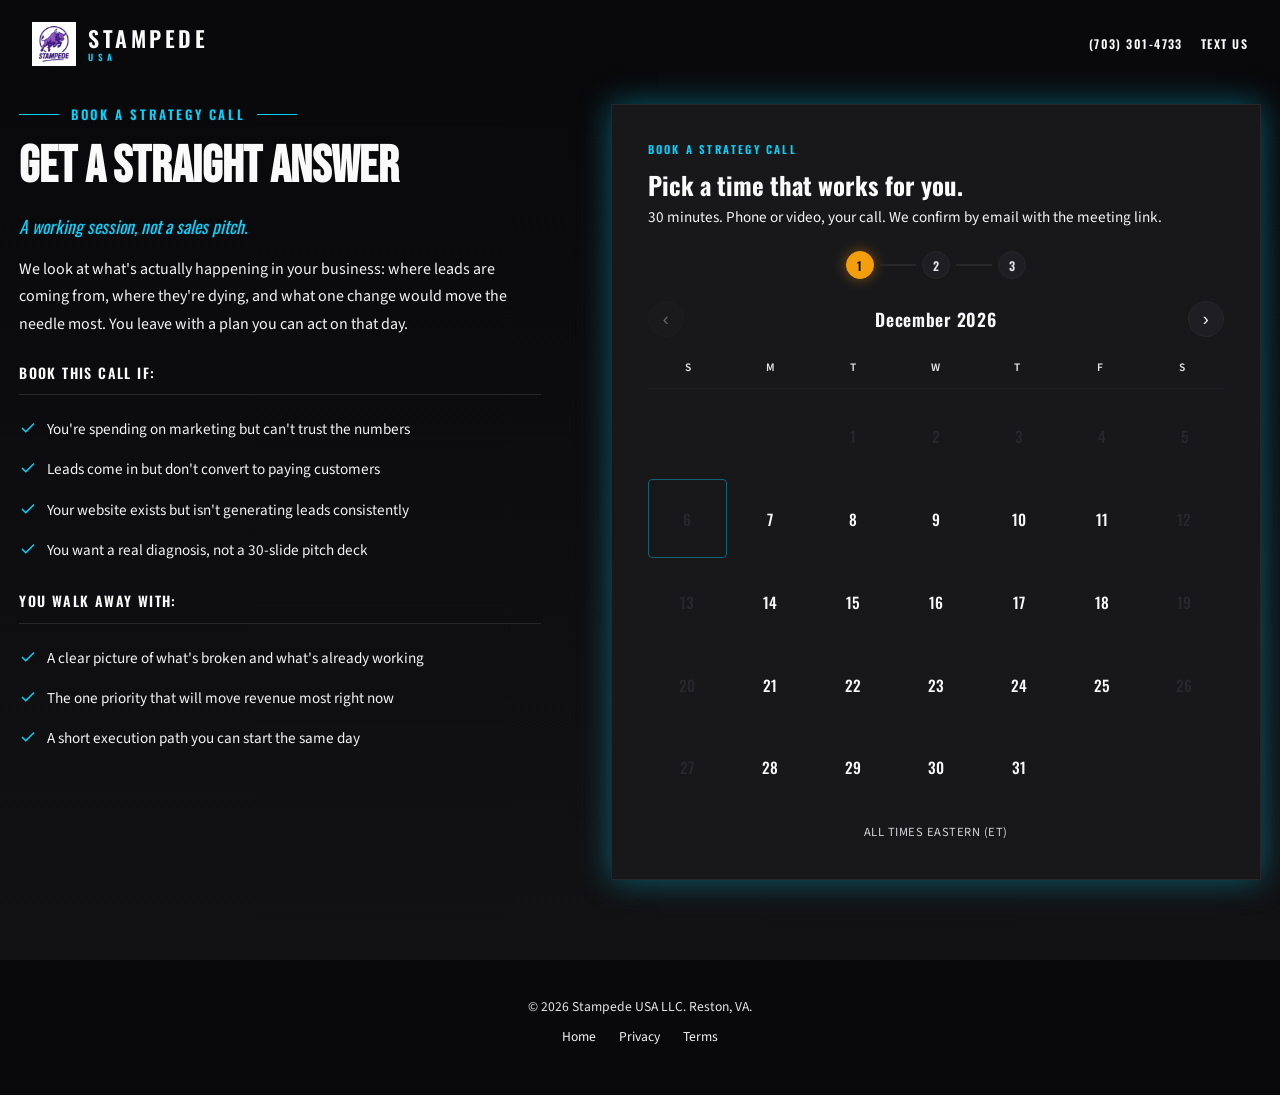
==== letstalk/index.html @ 40c2f206 "Add /letstalk landing page — scheduler clone, no nav, noindex Standalone landing page at stampedeusa" ====
<!DOCTYPE html>
<html lang="en">
<head>
  <meta charset="UTF-8">
  <meta name="viewport" content="width=device-width, initial-scale=1.0">

  <title>Let's Talk | Stampede USA</title>
  <meta name="description" content="Book a 30-minute strategy call with Stampede USA. A working session, not a sales pitch. Pick a time below.">
  <meta name="robots" content="noindex, nofollow">
  <link rel="canonical" href="https://www.stampedeusa.com/letstalk/">

  <meta property="og:type" content="website">
  <meta property="og:site_name" content="Stampede USA">
  <meta property="og:title" content="Let's Talk | Stampede USA">
  <meta property="og:description" content="Pick a time. We'll talk about what's actually happening in your business.">
  <meta property="og:url" content="https://www.stampedeusa.com/letstalk/">
  <meta property="og:image" content="https://www.stampedeusa.com/assets/images/og-image.png">

  <link rel="icon" type="image/png" href="/assets/images/favicon.png">
  <link rel="apple-touch-icon" href="/assets/images/apple-touch-icon.png">

  <link rel="preconnect" href="https://fonts.googleapis.com">
  <link rel="preconnect" href="https://fonts.gstatic.com" crossorigin>
  <link rel="stylesheet" href="https://fonts.googleapis.com/css2?family=Bebas+Neue&family=Oswald:wght@400;500;600&family=Source+Sans+3:wght@400;600&display=swap" media="print" onload="this.media='all'">
  <noscript><link rel="stylesheet" href="https://fonts.googleapis.com/css2?family=Bebas+Neue&family=Oswald:wght@400;500;600&family=Source+Sans+3:wght@400;600&display=swap"></noscript>

  <link rel="stylesheet" href="/css/style.css">

  <script async src="https://www.googletagmanager.com/gtag/js?id=G-9PWD1RL4FX"></script>
  <script>window.dataLayer=window.dataLayer||[];function gtag(){dataLayer.push(arguments);}gtag('js',new Date());gtag('config','G-9PWD1RL4FX');</script>

  <style>
    /* Page-specific overrides — minimal landing layout */
    body { background: var(--black); }
    .letstalk-topbar {
      position: relative;
      z-index: 10;
      display: flex;
      align-items: center;
      justify-content: space-between;
      padding: 22px clamp(16px, 3vw, 32px);
      max-width: var(--container-width);
      margin: 0 auto;
      gap: 16px;
      flex-wrap: wrap;
    }
    .letstalk-logo {
      display: inline-flex;
      align-items: center;
      gap: 12px;
      text-decoration: none;
      color: var(--white);
    }
    .letstalk-logo img {
      height: 44px;
      width: auto;
    }
    .letstalk-logo span {
      font-family: var(--font-display);
      font-size: 22px;
      font-weight: 600;
      letter-spacing: 0.16em;
      line-height: 1;
    }
    .letstalk-logo span small {
      display: block;
      font-size: 9px;
      letter-spacing: 0.5em;
      color: var(--cyan);
      margin-top: 4px;
    }
    .letstalk-contact {
      display: inline-flex;
      align-items: center;
      gap: 18px;
    }
    .letstalk-contact a {
      font-family: var(--font-display);
      font-size: 12px;
      font-weight: 600;
      letter-spacing: 0.12em;
      text-transform: uppercase;
      color: var(--white);
      text-decoration: none;
      transition: color var(--duration-fast);
    }
    .letstalk-contact a:hover { color: var(--gold); }
    .letstalk-footer {
      padding: 36px clamp(16px, 3vw, 32px) 48px;
      text-align: center;
      color: var(--gray-400);
      font-size: 0.85rem;
      max-width: var(--container-width);
      margin: 0 auto;
    }
    .letstalk-footer a {
      color: var(--gray-300);
      text-decoration: none;
      margin: 0 10px;
    }
    .letstalk-footer a:hover { color: var(--gold); }
    /* Tighter strategy section on this page since it's the only thing here */
    #stmp-strategy.stmp-section { padding-top: 16px; }
    @media (max-width: 600px) {
      .letstalk-topbar { padding: 16px 12px; gap: 12px; }
      .letstalk-logo span { font-size: 18px; }
      .letstalk-contact { gap: 12px; }
      .letstalk-contact a { font-size: 11px; }
    }
  </style>
</head>
<body>

<a href="#main-content" class="skip-nav">Skip to main content</a>

<!-- MINIMAL TOP BAR -->
<header class="letstalk-topbar" aria-label="Site header">
  <a href="/" class="letstalk-logo" aria-label="Stampede USA Home">
    <img src="/assets/images/favicon.png" alt="Stampede USA" width="44" height="44" loading="eager">
    <span>STAMPEDE<small>USA</small></span>
  </a>
  <div class="letstalk-contact">
    <a href="tel:+17033014733">(703) 301-4733</a>
    <a href="sms:+17033014733">Text us</a>
  </div>
</header>

<main id="main-content">

  <!-- STRATEGY SECTION — cloned from home -->
  <section id="stmp-strategy" class="stmp-section" aria-labelledby="strategy-heading">
    <div class="stmp-container">
      <div class="stmp-strategy-layout">
        <div class="stmp-strategy-content stmp-reveal">
          <div class="stmp-strategy-tag">Book a Strategy Call</div>
          <h2 class="stmp-strategy-title" id="strategy-heading">Get a Straight Answer</h2>
          <p class="stmp-strategy-subtitle">A working session, not a sales pitch.</p>
          <p class="stmp-strategy-text">We look at what's actually happening in your business: where leads are coming from, where they're dying, and what one change would move the needle most. You leave with a plan you can act on that day.</p>
          <div class="stmp-strategy-list">
            <h3 class="stmp-list-heading">Book This Call If:</h3>
            <ul>
              <li><svg class="icon" width="18" height="18" viewBox="0 0 24 24" fill="none" stroke="currentColor" stroke-width="2" aria-hidden="true"><polyline points="20 6 9 17 4 12"/></svg>You're spending on marketing but can't trust the numbers</li>
              <li><svg class="icon" width="18" height="18" viewBox="0 0 24 24" fill="none" stroke="currentColor" stroke-width="2" aria-hidden="true"><polyline points="20 6 9 17 4 12"/></svg>Leads come in but don't convert to paying customers</li>
              <li><svg class="icon" width="18" height="18" viewBox="0 0 24 24" fill="none" stroke="currentColor" stroke-width="2" aria-hidden="true"><polyline points="20 6 9 17 4 12"/></svg>Your website exists but isn't generating leads consistently</li>
              <li><svg class="icon" width="18" height="18" viewBox="0 0 24 24" fill="none" stroke="currentColor" stroke-width="2" aria-hidden="true"><polyline points="20 6 9 17 4 12"/></svg>You want a real diagnosis, not a 30-slide pitch deck</li>
            </ul>
          </div>
          <div class="stmp-strategy-list">
            <h3 class="stmp-list-heading">You Walk Away With:</h3>
            <ul>
              <li><svg class="icon" width="18" height="18" viewBox="0 0 24 24" fill="none" stroke="currentColor" stroke-width="2" aria-hidden="true"><polyline points="20 6 9 17 4 12"/></svg>A clear picture of what's broken and what's already working</li>
              <li><svg class="icon" width="18" height="18" viewBox="0 0 24 24" fill="none" stroke="currentColor" stroke-width="2" aria-hidden="true"><polyline points="20 6 9 17 4 12"/></svg>The one priority that will move revenue most right now</li>
              <li><svg class="icon" width="18" height="18" viewBox="0 0 24 24" fill="none" stroke="currentColor" stroke-width="2" aria-hidden="true"><polyline points="20 6 9 17 4 12"/></svg>A short execution path you can start the same day</li>
            </ul>
          </div>
        </div>

        <!-- SCHEDULER -->
        <div class="stmp-scheduler stmp-reveal stmp-reveal-delay-1" id="stmpScheduler">
          <div class="stmp-sched-card">

            <div class="stmp-sched-header">
              <div class="stmp-modal-eyebrow">Book a Strategy Call</div>
              <h3 class="stmp-sched-title" id="schedHeadline">Pick a time that works for you.</h3>
              <p class="stmp-sched-sub" id="schedSub">30 minutes. Phone or video, your call. We confirm by email with the meeting link.</p>
            </div>

            <div class="stmp-sched-progress" aria-hidden="true">
              <span class="stmp-sched-step-dot is-active" data-dot="1">1</span>
              <span class="stmp-sched-step-line"></span>
              <span class="stmp-sched-step-dot" data-dot="2">2</span>
              <span class="stmp-sched-step-line"></span>
              <span class="stmp-sched-step-dot" data-dot="3">3</span>
            </div>

            <div class="stmp-sched-step" data-step="calendar">
              <div class="stmp-cal-controls">
                <button type="button" class="stmp-cal-nav" id="stmpCalPrev" aria-label="Previous month">&#8249;</button>
                <div class="stmp-cal-title" id="stmpCalTitle" aria-live="polite">Month Year</div>
                <button type="button" class="stmp-cal-nav" id="stmpCalNext" aria-label="Next month">&#8250;</button>
              </div>
              <div class="stmp-cal-dow" aria-hidden="true">
                <span>S</span><span>M</span><span>T</span><span>W</span><span>T</span><span>F</span><span>S</span>
              </div>
              <div class="stmp-cal-grid" id="stmpCalGrid" role="grid"></div>
              <p class="stmp-sched-tz">All times Eastern (ET)</p>
            </div>

            <div class="stmp-sched-step" data-step="time" hidden>
              <button type="button" class="stmp-sched-back" data-back="calendar">&#8249; Back to calendar</button>
              <div class="stmp-sched-picked">
                Available on <strong id="stmpTimeDateLabel">&mdash;</strong>
              </div>
              <div class="stmp-time-grid" id="stmpTimeGrid" role="list"></div>
            </div>

            <div class="stmp-sched-step" data-step="form" hidden>
              <button type="button" class="stmp-sched-back" data-back="time">&#8249; Change time</button>
              <div class="stmp-sched-picked">
                Booking <strong id="stmpFormWhenLabel">&mdash;</strong>
              </div>
              <form id="strategyCallForm" class="stmp-modal-form" novalidate>
                <input type="text" name="website_confirm" tabindex="-1" autocomplete="off" aria-hidden="true" class="stmp-honeypot">
                <input type="hidden" name="window1" id="scWindow1">

                <div class="stmp-form-row">
                  <div class="stmp-form-group">
                    <label for="scFirstName">First Name <span aria-hidden="true">*</span></label>
                    <input type="text" id="scFirstName" name="firstName" required autocomplete="given-name" placeholder="Jane">
                  </div>
                  <div class="stmp-form-group">
                    <label for="scLastName">Last Name</label>
                    <input type="text" id="scLastName" name="lastName" autocomplete="family-name" placeholder="Smith">
                  </div>
                </div>

                <div class="stmp-form-group">
                  <label for="scEmail">Email <span aria-hidden="true">*</span></label>
                  <input type="email" id="scEmail" name="email" required autocomplete="email" placeholder="jane@yourbusiness.com">
                </div>

                <div class="stmp-form-group">
                  <label for="scPhone">Phone <span aria-hidden="true">*</span></label>
                  <input type="tel" id="scPhone" name="phone" required autocomplete="tel" placeholder="(703) 555-0100">
                </div>

                <div class="stmp-form-group">
                  <label for="scBusiness">Business or Website</label>
                  <input type="text" id="scBusiness" name="business" autocomplete="organization" placeholder="Your business or website URL">
                </div>

                <div class="stmp-form-group">
                  <label for="scNote">What should we look at first?</label>
                  <textarea id="scNote" name="note" rows="3" placeholder="Google Ads not converting, new site plans, local SEO stuck, whatever's bugging you."></textarea>
                </div>

                <p class="stmp-form-privacy">We respect your privacy. <a href="/privacy-policy.html">Privacy Policy</a></p>
                <button type="submit" class="stmp-form-submit" id="scSubmitBtn">
                  Confirm the call &rarr;
                </button>
              </form>
            </div>

            <div class="stmp-sched-step" data-step="success" hidden>
              <div class="stmp-modal-success">
                <div class="stmp-success-icon" aria-hidden="true">&#10003;</div>
                <h3>You're booked.</h3>
                <p>We'll email you shortly at the address you provided to confirm <strong id="stmpSuccessWhen">your call</strong> and send the meeting link plus anything else we need before we jump on.</p>
                <p class="stmp-sched-success-sub">If anything changes, call <a href="tel:+17033014733">(703) 301-4733</a> or <a href="sms:+17033014733">text us</a>.</p>
              </div>
            </div>

          </div>
        </div>

      </div>
    </div>
  </section>

</main>

<!-- MINIMAL FOOTER -->
<footer class="letstalk-footer">
  <p>&copy; 2026 Stampede USA LLC. Reston, VA.</p>
  <p style="margin-top:8px;">
    <a href="/">Home</a>
    <a href="/privacy-policy.html">Privacy</a>
    <a href="/terms-of-service.html">Terms</a>
  </p>
</footer>

<!-- MOBILE BOTTOM BAR -->
<div id="stmp-mobile-bar" role="navigation" aria-label="Quick contact">
  <a href="tel:+17033014733" class="stmp-mobile-bar-btn" aria-label="Call Stampede USA">
    <svg width="20" height="20" viewBox="0 0 24 24" fill="none" stroke="currentColor" stroke-width="2" aria-hidden="true"><path d="M22 16.92v3a2 2 0 0 1-2.18 2 19.79 19.79 0 0 1-8.63-3.07 19.5 19.5 0 0 1-6-6 19.79 19.79 0 0 1-3.07-8.67A2 2 0 0 1 4.11 2h3a2 2 0 0 1 2 1.72 12.84 12.84 0 0 0 .7 2.81 2 2 0 0 1-.45 2.11L8.09 9.91a16 16 0 0 0 6 6l1.27-1.27a2 2 0 0 1 2.11-.45 12.84 12.84 0 0 0 2.81.7A2 2 0 0 1 22 16.92z"/></svg>
    <span>Call</span>
  </a>
  <a href="sms:+17033014733" class="stmp-mobile-bar-btn" aria-label="Text Stampede USA">
    <svg width="20" height="20" viewBox="0 0 24 24" fill="none" stroke="currentColor" stroke-width="2" aria-hidden="true"><path d="M21 15a2 2 0 0 1-2 2H7l-4 4V5a2 2 0 0 1 2-2h14a2 2 0 0 1 2 2z"/></svg>
    <span>Text</span>
  </a>
  <a href="/#stmp-audit" class="stmp-mobile-bar-btn stmp-mobile-bar-btn--cta">
    <span>Free Audit</span>
  </a>
</div>

<script src="/js/main.js"></script>
</body>
</html>
---- css/style.css ----
/* ============================================================
   STAMPEDE USA — style.css
   Standalone version — GitHub/Netlify/Vercel deploy
   Extracted from Squarespace injection v6 + audit fixes applied
   
   Changes from Squarespace injection:
   - Removed all Squarespace-specific overrides (#header, .sqs-*, etc.)
   - Removed !important flags that existed only to fight Squarespace
   - Added .skip-nav (accessibility — audit fix)
   - Added .stmp-nav-phone (phone in nav — audit fix)
   - Added .stmp-service-card--featured (AI automation badge)
   - Added .stmp-iframe-placeholder (lazy iframe loading — audit fix)
   - Added .sr-only (screen reader only text — replaces inline style)
   - Added .stmp-modal-* (full modal styles extracted/cleaned)
   ============================================================ */

/* ─── RESET ──────────────────────────────────────────────── */
*,*::before,*::after{box-sizing:border-box;margin:0;padding:0}

/* ─── DESIGN TOKENS ──────────────────────────────────────── */
:root{
  --purple:#6B3FA0;
  --purple-light:#8B5CC2;
  --purple-dark:#4E2D75;
  --purple-glow:rgba(107,63,160,0.6);
  --cyan:#00D4FF;
  --cyan-glow:rgba(0,212,255,0.4);
  --cyan-subtle:rgba(0,212,255,0.15);
  --pink:#FF2D92;
  --pink-glow:rgba(255,45,146,0.5);
  --black:#09090B;
  --charcoal:#121214;
  --gray-900:#18181B;
  --gray-800:#1F1F23;
  --gray-700:#27272A;
  --gray-600:#3F3F46;
  --gray-500:#D4D4D8;  /* near white. ~12:1 on black. */
  --gray-400:#E4E4E7;  /* brighter. ~14:1 on black. */
  --gray-300:#F4F4F5;  /* brightest supporting text. ~16:1 on black. */
  --white:#FAFAFA;
  --gold:#F59E0B;
  --amber-glow:rgba(245,158,11,0.45);
  --amber-glow-strong:rgba(245,158,11,0.6);
  /* honeypot anti-spam field — hidden from humans, visible to bots */
  --font-display:'Oswald',sans-serif;
  --font-hero:'Bebas Neue',sans-serif;
  --font-body:'Source Sans 3',sans-serif;
  --section-padding:clamp(50px,8vw,80px);
  --container-width:1440px;  /* wider content area so sections feel less pinched on big screens */
  --container-padding:clamp(10px,1.5vw,20px);
  --ease-out-expo:cubic-bezier(0.16,1,0.3,1);
  --duration-fast:0.2s;
  --duration-normal:0.4s
}

/* ─── BASE ───────────────────────────────────────────────── */
html{scroll-behavior:smooth;scroll-padding-top:80px}
body{font-family:var(--font-body);background:var(--black);color:var(--white);line-height:1.6;overflow-x:hidden;-webkit-font-smoothing:antialiased}

::selection{background:var(--purple);color:var(--white)}
::-webkit-scrollbar{width:10px}
::-webkit-scrollbar-track{background:var(--black)}
::-webkit-scrollbar-thumb{background:var(--gray-700);border-radius:5px}
::-webkit-scrollbar-thumb:hover{background:var(--purple)}

/* ─── ACCESSIBILITY — AUDIT FIX ──────────────────────────── */
/* Screen reader only utility — replaces all inline position:absolute hacks */
.sr-only{position:absolute;width:1px;height:1px;padding:0;margin:-1px;overflow:hidden;clip:rect(0,0,0,0);white-space:nowrap;border:0}

/* Skip navigation — keyboard/screen reader users jump to content */
.skip-nav{position:absolute;top:-100%;left:0;background:var(--purple);color:var(--white);padding:12px 20px;font-family:var(--font-display);font-size:14px;font-weight:600;letter-spacing:0.08em;text-transform:uppercase;text-decoration:none;z-index:9999;transition:top 0.2s}
.skip-nav:focus{top:0}

/* ─── NAVIGATION ─────────────────────────────────────────── */
#stmp-nav{position:fixed;top:0;left:0;right:0;z-index:1000;padding:14px 0;transition:all var(--duration-normal);background:transparent}
#stmp-nav.scrolled{background:rgba(9,9,11,0.96);backdrop-filter:blur(20px);-webkit-backdrop-filter:blur(20px);border-bottom:1px solid rgba(0,212,255,0.2);padding:10px 0}
.stmp-nav-container{max-width:var(--container-width);margin:0 auto;padding:0 var(--container-padding);display:flex;align-items:center;justify-content:space-between}
.stmp-nav-logo{display:flex;align-items:center;text-decoration:none;transition:transform var(--duration-fast)}
.stmp-nav-logo:hover{transform:scale(1.02)}
.stmp-nav-logo img{height:40px;width:auto;filter:drop-shadow(0 0 20px var(--purple-glow))}
.stmp-nav-links{display:flex;align-items:center;gap:24px;list-style:none}
.stmp-nav-links a{font-family:var(--font-display);font-size:12px;font-weight:500;letter-spacing:0.08em;text-transform:uppercase;color:var(--gray-300);text-decoration:none;position:relative;padding:8px 0;transition:color var(--duration-fast)}
.stmp-nav-links a::after{content:'';position:absolute;bottom:0;left:0;width:0;height:2px;background:var(--cyan);transition:width var(--duration-normal)}
.stmp-nav-links a:hover{color:var(--white)}
.stmp-nav-links a:hover::after{width:100%}

/* AUDIT FIX: Phone number in nav — no underline animation, tel: style */
.stmp-nav-phone{color:var(--cyan) !important}
.stmp-nav-phone::after{display:none !important}
.stmp-nav-phone:hover{color:var(--gold) !important}

.stmp-nav-cta{background:var(--purple);color:var(--white);padding:10px 20px;font-size:11px;transition:background var(--duration-fast)}
.stmp-nav-cta:hover{background:var(--gold);color:var(--black)}
.stmp-nav-cta::after{display:none}
.stmp-nav-toggle{display:none;flex-direction:column;gap:5px;cursor:pointer;padding:10px;z-index:1001;background:none;border:none}
.stmp-nav-toggle span{width:24px;height:2px;background:var(--white);transition:all var(--duration-fast);display:block}

/* ─── MOBILE MENU ────────────────────────────────────────── */
#stmp-mobile-menu{position:fixed;top:0;left:0;right:0;bottom:0;background:rgba(9,9,11,0.98);backdrop-filter:blur(20px);-webkit-backdrop-filter:blur(20px);z-index:999;display:flex;flex-direction:column;align-items:center;justify-content:center;opacity:0;visibility:hidden;transition:all var(--duration-normal)}
#stmp-mobile-menu.open{opacity:1;visibility:visible}
.stmp-mobile-menu-links{list-style:none;text-align:center}
.stmp-mobile-menu-links li{margin:14px 0}
.stmp-mobile-menu-links a{font-family:var(--font-hero);font-size:1.8rem;text-transform:uppercase;color:var(--white);text-decoration:none;transition:color var(--duration-fast)}
.stmp-mobile-menu-links a:hover{color:var(--cyan)}
.stmp-mobile-menu-cta{margin-top:24px}
.stmp-mobile-menu-cta a{background:var(--purple);color:var(--white);padding:14px 28px;font-family:var(--font-display);font-size:13px;font-weight:600;letter-spacing:0.1em;text-transform:uppercase;text-decoration:none}
.stmp-mobile-menu-close{position:absolute;top:16px;right:16px;background:none;border:none;color:var(--white);font-size:2rem;cursor:pointer}

/* ─── HERO ───────────────────────────────────────────────── */
#stmp-hero{min-height:calc(100vh - 70px);display:flex;align-items:center;position:relative;overflow:hidden;padding:70px 0 30px;background:var(--black)}
.stmp-hero-grid{position:absolute;inset:0;background-image:linear-gradient(rgba(0,212,255,0.03) 1px,transparent 1px),linear-gradient(90deg,rgba(0,212,255,0.03) 1px,transparent 1px);background-size:80px 80px;mask-image:radial-gradient(ellipse 80% 80% at 50% 50%,black 20%,transparent 70%);animation:gridShift 20s linear infinite}
@keyframes gridShift{0%{transform:translate(0,0)}100%{transform:translate(80px,80px)}}
.stmp-hero-orb{position:absolute;border-radius:50%;filter:blur(80px);opacity:0.5;animation:orbFloat 15s ease-in-out infinite;will-change:transform}
.stmp-hero-orb-1{width:450px;height:450px;background:var(--purple-dark);top:-100px;left:-100px}
.stmp-hero-orb-2{width:300px;height:300px;background:var(--purple);bottom:-60px;right:-60px;animation-delay:-5s}
.stmp-hero-orb-3{width:200px;height:200px;background:var(--cyan);top:35%;right:12%;opacity:0.12;animation-delay:-10s}
@keyframes orbFloat{0%,100%{transform:translate(0,0) scale(1)}33%{transform:translate(30px,-30px) scale(1.05)}66%{transform:translate(-20px,20px) scale(0.95)}}
.stmp-hero-container{max-width:var(--container-width);margin:0 auto;padding:0 var(--container-padding);display:grid;grid-template-columns:1.7fr 1fr;gap:24px;align-items:center;position:relative;z-index:1}
.stmp-hero-content{max-width:none}
.stmp-hero-kicker{display:inline-flex;align-items:center;gap:10px;font-family:var(--font-display);font-size:12px;font-weight:600;letter-spacing:0.2em;text-transform:uppercase;color:var(--cyan);margin-bottom:16px;opacity:0;transform:translateY(20px);animation:stmpFadeUp 0.8s var(--ease-out-expo) 0.3s forwards}
.stmp-hero-kicker::before,.stmp-hero-kicker::after{content:'';width:35px;height:2px;background:var(--cyan)}
.stmp-hero-headline{font-family:var(--font-hero);font-size:clamp(2.8rem,6.5vw,5.5rem);line-height:0.95;letter-spacing:0.02em;text-transform:uppercase;margin-bottom:18px;color:var(--white);text-shadow:0 2px 30px rgba(0,0,0,0.5);opacity:0;transform:translateY(30px);animation:stmpFadeUp 0.8s var(--ease-out-expo) 0.5s forwards}
.stmp-hero-headline span{display:block}
.stmp-hero-sub{font-size:clamp(0.95rem,1.3vw,1.1rem);color:var(--gray-300);line-height:1.65;margin-bottom:14px;max-width:500px;opacity:0;transform:translateY(30px);animation:stmpFadeUp 0.8s var(--ease-out-expo) 0.7s forwards}
.stmp-hero-tagline{font-family:var(--font-display);font-size:clamp(0.9rem,1.2vw,1.05rem);font-weight:500;font-style:italic;letter-spacing:0.04em;color:var(--cyan);margin-bottom:18px;opacity:0;transform:translateY(30px);animation:stmpFadeUp 0.8s var(--ease-out-expo) 0.85s forwards;text-shadow:0 0 30px var(--cyan-glow)}
.stmp-hero-proof{display:flex;align-items:center;gap:20px;margin-bottom:24px;opacity:0;transform:translateY(30px);animation:stmpFadeUp 0.8s var(--ease-out-expo) 0.95s forwards;flex-wrap:wrap}
.stmp-hero-proof-item{display:flex;align-items:center;gap:6px;font-family:var(--font-display);font-size:11px;font-weight:600;letter-spacing:0.08em;text-transform:uppercase;color:var(--gray-400)}
.stmp-hero-proof-item strong{color:var(--cyan);font-size:13px}
.stmp-hero-proof-divider{width:1px;height:14px;background:var(--gray-700)}
.stmp-hero-buttons{display:flex;gap:12px;flex-wrap:wrap;opacity:0;transform:translateY(30px);animation:stmpFadeUp 0.8s var(--ease-out-expo) 1.05s forwards}
.stmp-hero-visual{position:relative;display:flex;align-items:center;justify-content:center;opacity:0;transform:translateX(50px);animation:stmpFadeLeft 1s var(--ease-out-expo) 0.8s forwards}
.stmp-hero-bull{max-width:460px;width:100%;height:auto;position:relative;z-index:2;filter:drop-shadow(0 0 50px var(--purple-glow));animation:bullBreath 4s ease-in-out infinite}
@keyframes bullBreath{0%,100%{transform:scale(1) translateY(0)}50%{transform:scale(1.02) translateY(-6px)}}
.stmp-hero-ring{position:absolute;width:340px;height:340px;border:2px solid var(--cyan);border-radius:50%;opacity:0.2;animation:ringPulse 3s ease-in-out infinite}
.stmp-hero-ring-2{width:420px;height:420px;border-color:var(--purple);animation-delay:-1s;opacity:0.1}
@media (max-width:640px){.stmp-hero-ring,.stmp-hero-ring-2{display:none}}
@keyframes ringPulse{0%,100%{transform:scale(1);opacity:0.2}50%{transform:scale(1.05);opacity:0.35}}
@keyframes stmpFadeUp{to{opacity:1;transform:translateY(0)}}
@keyframes stmpFadeLeft{to{opacity:1;transform:translateX(0)}}
.stmp-hero-scroll{position:absolute;bottom:15px;left:50%;transform:translateX(-50%);display:flex;flex-direction:column;align-items:center;gap:6px;opacity:0;animation:stmpFadeUp 0.8s var(--ease-out-expo) 1.4s forwards;z-index:10}
.stmp-hero-scroll span{font-family:var(--font-display);font-size:9px;letter-spacing:0.2em;text-transform:uppercase;color:var(--gray-500)}
.stmp-scroll-line{width:1px;height:40px;background:linear-gradient(to bottom,var(--cyan),transparent);position:relative;overflow:hidden}
.stmp-scroll-line::after{content:'';position:absolute;top:-100%;left:0;width:100%;height:50%;background:var(--white);animation:scrollDown 2s ease-in-out infinite}
@keyframes scrollDown{0%{top:-50%}100%{top:150%}}

/* ─── BUTTONS ────────────────────────────────────────────── */
.stmp-btn{font-family:var(--font-display);font-size:12px;font-weight:600;letter-spacing:0.1em;text-transform:uppercase;text-decoration:none;padding:14px 24px;display:inline-flex;align-items:center;gap:8px;cursor:pointer;border:none;transition:all var(--duration-fast)}
.stmp-btn-primary{background:var(--purple);color:var(--white);box-shadow:0 4px 30px var(--amber-glow)}
.stmp-btn-primary:hover{background:var(--gold);color:var(--black);transform:translateY(-3px);box-shadow:0 8px 40px var(--amber-glow-strong)}
.stmp-btn-secondary{background:transparent;color:var(--white);border:2px solid var(--gray-600)}
.stmp-btn-secondary:hover{border-color:var(--cyan);color:var(--cyan)}
.stmp-btn-arrow{transition:transform var(--duration-fast)}
.stmp-btn:hover .stmp-btn-arrow{transform:translateX(5px)}

/* ─── SECTIONS COMMON ────────────────────────────────────── */
.stmp-section{padding:var(--section-padding) 0;position:relative}
.stmp-container{max-width:var(--container-width);margin:0 auto;padding:0 var(--container-padding)}
.stmp-section-header{text-align:center;max-width:800px;margin:0 auto 50px}
.stmp-section-tag{display:inline-flex;align-items:center;gap:12px;font-family:var(--font-display);font-size:13px;font-weight:600;letter-spacing:0.2em;text-transform:uppercase;color:var(--cyan);margin-bottom:14px}
.stmp-section-tag::before,.stmp-section-tag::after{content:'';width:30px;height:1px;background:var(--cyan)}
.stmp-section-title{font-family:var(--font-hero);font-size:clamp(2.5rem,5vw,4rem);line-height:1;text-transform:uppercase;letter-spacing:0.02em;margin-bottom:16px;color:var(--white)}
.stmp-section-sub{font-size:1.1rem;color:var(--gray-300);line-height:1.7}

/* ─── MARQUEE ────────────────────────────────────────────── */
#stmp-marquee{background:var(--charcoal);border-top:1px solid var(--gray-800);border-bottom:1px solid var(--gray-800);padding:22px 0;overflow:hidden;max-width:var(--container-width);margin:0 auto}
.stmp-marquee-track{display:flex;animation:stmpMarquee 40s linear infinite}
.stmp-marquee-content{display:flex;gap:50px;padding:0 25px;flex-shrink:0}
.stmp-marquee-item{display:flex;align-items:center;gap:12px;white-space:nowrap}
.stmp-marquee-item .number{font-family:var(--font-hero);font-size:2rem;color:var(--cyan);line-height:1}
.stmp-marquee-item .label{font-family:var(--font-display);font-size:10px;font-weight:500;letter-spacing:0.1em;text-transform:uppercase;color:var(--gray-400);max-width:90px;line-height:1.3}
.stmp-marquee-divider{width:5px;height:5px;background:var(--purple);transform:rotate(45deg);flex-shrink:0}
@keyframes stmpMarquee{0%{transform:translateX(0)}100%{transform:translateX(-50%)}}

/* ─── SERVICES ───────────────────────────────────────────── */
#stmp-services{background:var(--black)}
.stmp-services-grid{display:grid;grid-template-columns:repeat(4,1fr);gap:24px}
.stmp-service-card{background:var(--charcoal);padding:32px 22px;text-align:center;position:relative;overflow:hidden;transition:all var(--duration-normal);border:1px solid var(--gray-800);box-shadow:0 0 20px var(--cyan-glow),inset 0 0 0 1px rgba(0,212,255,0.1)}
.stmp-service-card::before{content:'';position:absolute;top:0;left:0;width:100%;height:4px;background:var(--cyan);transform:scaleX(0);transform-origin:left;transition:transform var(--duration-normal)}
.stmp-service-card:hover{background:var(--gray-900);transform:translateY(-8px);z-index:2;box-shadow:0 0 40px var(--purple-glow),0 25px 50px rgba(0,0,0,0.5);border-color:var(--purple)}
.stmp-service-card:hover::before{transform:scaleX(1);background:var(--purple)}

/* AUDIT FIX: Featured card for AI Automation (position 2) */
.stmp-service-card--featured{border-color:var(--purple);box-shadow:0 0 30px var(--purple-glow),inset 0 0 0 1px rgba(107,63,160,0.2)}
.stmp-service-card--featured::before{background:var(--purple);transform:scaleX(1)}
.stmp-service-featured-badge{position:absolute;top:12px;right:12px;background:var(--purple);color:var(--white);font-family:var(--font-display);font-size:9px;font-weight:600;letter-spacing:0.12em;text-transform:uppercase;padding:4px 10px}

.stmp-service-icon{width:50px;height:50px;display:flex;align-items:center;justify-content:center;margin:0 auto 16px;color:var(--cyan);transition:color var(--duration-fast)}
.stmp-service-card:hover .stmp-service-icon{color:var(--purple-light)}
.stmp-service-icon svg{width:30px;height:30px;stroke-width:1.5}
.stmp-service-title{font-family:var(--font-display);font-size:1.1rem;font-weight:600;letter-spacing:0.05em;text-transform:uppercase;margin-bottom:10px;color:var(--white)}
.stmp-service-hook{font-size:0.9rem;font-weight:600;color:var(--cyan);margin-bottom:8px;font-style:italic;transition:color var(--duration-fast)}
.stmp-service-card:hover .stmp-service-hook{color:var(--purple-light)}
.stmp-service-desc{font-size:0.85rem;color:var(--gray-400);line-height:1.55}

/* ─── STRATEGY CALL ──────────────────────────────────────── */
#stmp-strategy{background:linear-gradient(180deg,var(--black) 0%,var(--charcoal) 100%)}
.stmp-strategy-layout{display:grid;grid-template-columns:1fr 1.2fr;gap:50px;align-items:start}
.stmp-strategy-content{padding-right:20px}
.stmp-strategy-tag{font-family:var(--font-display);font-size:13px;font-weight:600;letter-spacing:0.2em;text-transform:uppercase;color:var(--cyan);margin-bottom:16px;display:flex;align-items:center;gap:12px}
.stmp-strategy-tag::before,.stmp-strategy-tag::after{content:'';width:40px;height:1px;background:var(--cyan)}
.stmp-strategy-title{font-family:var(--font-hero);font-size:clamp(2.2rem,4vw,3.2rem);line-height:1;text-transform:uppercase;margin-bottom:20px;color:var(--white)}
.stmp-strategy-subtitle{font-family:var(--font-display);font-size:1.1rem;color:var(--cyan);margin-bottom:16px;font-style:italic}
.stmp-strategy-text{color:var(--gray-300);line-height:1.7;margin-bottom:24px;font-size:1rem}
.stmp-strategy-list{list-style:none;margin-bottom:20px}
.stmp-list-heading{font-family:var(--font-display);font-size:14px;font-weight:600;letter-spacing:0.1em;text-transform:uppercase;color:var(--white);margin-bottom:14px;padding-bottom:10px;border-bottom:1px solid var(--gray-700)}
.stmp-strategy-list li{display:flex;align-items:flex-start;gap:10px;padding:8px 0;color:var(--gray-300);font-size:0.95rem}
.stmp-strategy-list .icon{color:var(--cyan);flex-shrink:0;margin-top:2px}
.stmp-acuity-wrapper{background:var(--gray-900);border:1px solid var(--gray-700);padding:0;box-shadow:0 0 30px var(--cyan-glow);overflow:hidden;min-height:600px;max-width:100%}
.stmp-acuity-wrapper iframe{width:100%;min-height:700px;border:none}

/* AUDIT FIX: Iframe placeholder — shown while lazy iframe loads */
.stmp-iframe-placeholder{display:flex;align-items:center;justify-content:center;min-height:400px;background:var(--gray-900);border:1px solid var(--gray-700)}
.stmp-iframe-placeholder-inner{text-align:center;color:var(--gray-500)}
.stmp-iframe-placeholder-inner svg{margin-bottom:12px;opacity:0.5}
.stmp-iframe-placeholder-inner p{font-family:var(--font-display);font-size:13px;letter-spacing:0.1em;text-transform:uppercase}
.stmp-map-placeholder{min-height:300px}

/* ─── ABOUT ──────────────────────────────────────────────── */
#stmp-about{background:var(--charcoal);overflow:hidden}
.stmp-about-layout{display:grid;grid-template-columns:1fr 1.2fr;gap:60px;align-items:center}
.stmp-about-image-wrapper{position:relative;border:1px solid var(--gray-700);padding:16px;background:var(--gray-900);box-shadow:0 0 30px var(--cyan-glow);transition:box-shadow var(--duration-normal);max-width:100%}
.stmp-about-image-wrapper:hover{box-shadow:0 0 50px var(--purple-glow)}
.stmp-about-image-wrapper img{width:100%;display:block;height:auto}
.stmp-about-content{max-width:540px}
.stmp-about-tag{font-family:var(--font-display);font-size:13px;font-weight:600;letter-spacing:0.2em;text-transform:uppercase;color:var(--cyan);margin-bottom:16px;display:flex;align-items:center;gap:12px}
.stmp-about-tag::before,.stmp-about-tag::after{content:'';width:40px;height:1px;background:var(--cyan)}
.stmp-about-title{font-family:var(--font-hero);font-size:clamp(2.5rem,4.5vw,3.5rem);line-height:1;text-transform:uppercase;margin-bottom:14px;color:var(--white)}
.stmp-about-creed{font-family:var(--font-display);font-size:1.4rem;font-weight:500;color:var(--cyan);font-style:italic;margin-bottom:24px}
.stmp-about-text{color:var(--gray-300);line-height:1.8;margin-bottom:28px;font-size:1.05rem}
.stmp-about-list{list-style:none;margin-bottom:32px}
.stmp-about-list li{display:flex;align-items:flex-start;gap:12px;padding:12px 0;border-bottom:1px solid var(--gray-800);color:var(--gray-300);line-height:1.6;font-size:1rem}
.stmp-about-list li:last-child{border-bottom:none}
.stmp-about-list .check{color:var(--cyan);flex-shrink:0;margin-top:2px}

/* ─── METHOD ─────────────────────────────────────────────── */
#stmp-method{background:linear-gradient(180deg,var(--charcoal) 0%,var(--black) 100%);position:relative;overflow:hidden}
.stmp-method-bg-text{position:absolute;top:62%;left:50%;transform:translate(-50%,-50%);font-family:var(--font-hero);font-size:clamp(120px,22vw,320px);color:transparent;-webkit-text-stroke:3px var(--pink);white-space:nowrap;pointer-events:none;user-select:none;z-index:0;opacity:0.7;filter:drop-shadow(0 0 30px var(--pink-glow))}
.stmp-method-grid{display:grid;grid-template-columns:repeat(3,1fr);gap:28px;position:relative;z-index:1}
.stmp-method-card{text-align:center;padding:44px 30px;background:linear-gradient(180deg,rgba(18,18,20,0.9) 0%,rgba(18,18,20,0.6) 100%);border:1px solid var(--gray-700);transition:all var(--duration-normal);box-shadow:0 0 25px var(--cyan-glow)}
.stmp-method-card:hover{border-color:var(--purple);transform:translateY(-8px);box-shadow:0 0 40px var(--purple-glow),0 20px 40px rgba(0,0,0,0.4)}
.stmp-method-number{font-family:var(--font-hero);font-size:4.5rem;color:var(--cyan);line-height:1;margin-bottom:8px;transition:color var(--duration-fast)}
.stmp-method-card:hover .stmp-method-number{color:var(--purple-light)}
.stmp-method-title{font-family:var(--font-hero);font-size:2.2rem;text-transform:uppercase;margin-bottom:14px;color:var(--white)}
.stmp-method-desc{color:var(--gray-300);line-height:1.7;font-size:1rem}

/* ─── RESULTS ────────────────────────────────────────────── */
#stmp-results{background:var(--black);padding:var(--section-padding) 0;overflow:hidden}
.stmp-results-track{display:flex;transition:transform 0.6s var(--ease-out-expo)}
.stmp-result-slide{min-width:100%;padding:0 var(--container-padding)}
.stmp-result-card{max-width:850px;margin:0 auto;text-align:center;padding:44px;background:var(--charcoal);border:1px solid var(--gray-700);position:relative;box-shadow:0 0 30px var(--cyan-glow);transition:box-shadow var(--duration-normal)}
.stmp-result-card:hover{box-shadow:0 0 50px var(--purple-glow)}
.stmp-result-quote-mark{font-family:Georgia,serif;font-size:5rem;color:var(--cyan);opacity:0.3;position:absolute;top:8px;left:24px;line-height:1}
.stmp-result-text{font-size:1.3rem;line-height:1.7;color:var(--white);font-style:italic;margin-bottom:24px;position:relative;z-index:1}
.stmp-result-metric{display:inline-flex;align-items:center;gap:18px;padding:14px 26px;background:var(--cyan-subtle);border:1px solid var(--cyan);margin-bottom:24px}
.stmp-result-metric .value{font-family:var(--font-hero);font-size:2.2rem;color:var(--cyan)}
.stmp-result-metric .label{font-family:var(--font-display);font-size:12px;letter-spacing:0.1em;text-transform:uppercase;color:var(--gray-300);text-align:left;line-height:1.3}
.stmp-result-author{font-family:var(--font-display);font-size:13px;letter-spacing:0.08em;text-transform:uppercase;color:var(--gray-400)}
.stmp-carousel-nav{display:flex;justify-content:center;gap:8px;margin-top:32px}
.stmp-carousel-dot{width:10px;height:10px;border-radius:50%;background:var(--gray-700);border:none;cursor:pointer;transition:all var(--duration-fast)}
.stmp-carousel-dot.active{background:var(--cyan);transform:scale(1.2);box-shadow:0 0 12px var(--cyan-glow)}
.stmp-carousel-dot:hover{background:var(--purple-light)}

/* ─── AUDIT CTA INLINE ───────────────────────────────────── */
.stmp-audit-inline{margin-top:50px;padding:40px;background:var(--gray-900);border:1px solid var(--gray-700);text-align:center;position:relative;box-shadow:0 0 30px var(--purple-glow)}
.stmp-audit-inline::before{content:'';position:absolute;top:0;left:0;right:0;height:3px;background:linear-gradient(90deg,var(--cyan),var(--purple),var(--cyan))}
.stmp-audit-inline-title{font-family:var(--font-hero);font-size:clamp(1.8rem,3vw,2.5rem);text-transform:uppercase;margin-bottom:12px;color:var(--white)}
.stmp-audit-inline-sub{font-size:1.05rem;color:var(--gray-300);margin-bottom:24px}
.stmp-audit-features{display:flex;justify-content:center;gap:30px;margin-bottom:24px;flex-wrap:wrap}
.stmp-audit-feature{display:flex;align-items:center;gap:8px;font-family:var(--font-display);font-size:13px;font-weight:500;letter-spacing:0.05em;text-transform:uppercase;color:var(--white)}
.stmp-audit-feature svg{color:var(--cyan)}
.stmp-btn-audit{background:var(--purple);color:var(--white);font-size:14px;padding:18px 36px;box-shadow:0 4px 30px var(--amber-glow)}
.stmp-btn-audit:hover{background:var(--gold);color:var(--black);transform:translateY(-3px);box-shadow:0 8px 40px var(--amber-glow-strong)}

/* ─── MAP ────────────────────────────────────────────────── */
#stmp-map{background:var(--charcoal);padding:var(--section-padding) 0;border-top:1px solid var(--gray-800)}
.stmp-map-wrapper{border:1px solid var(--gray-700);overflow:hidden;box-shadow:0 0 30px var(--cyan-glow);max-width:900px;margin:0 auto}
.stmp-map-wrapper iframe{width:100%;height:300px;border:none;display:block}

/* ─── FOOTER ─────────────────────────────────────────────── */
#stmp-footer{background:var(--black);border-top:1px solid var(--gray-800);padding:50px 0 24px}
.stmp-footer-top{display:grid;grid-template-columns:1.5fr 1fr 1fr 1.2fr;gap:40px;margin-bottom:36px}
.stmp-footer-brand{display:flex;flex-direction:column;align-items:flex-start}
.stmp-footer-brand-logo{height:50px;width:auto;max-width:100%;margin-bottom:6px;filter:drop-shadow(0 0 20px var(--purple-glow))}
.stmp-footer-tagline-img{height:auto;width:auto;max-width:220px;max-height:60px;margin-bottom:14px}
.stmp-footer-email{color:var(--cyan);text-decoration:none;font-size:0.95rem;transition:color var(--duration-fast)}
.stmp-footer-email:hover{color:var(--purple-light)}
.stmp-footer-phone{display:block;color:var(--gray-400);font-size:0.9rem;margin-top:6px;text-decoration:none}
.stmp-footer-phone:hover{color:var(--cyan)}
.stmp-footer-social{display:flex;gap:10px;margin-top:16px}
.stmp-footer-social a{width:36px;height:36px;display:flex;align-items:center;justify-content:center;border:1px solid var(--gray-700);color:var(--gray-400);transition:all var(--duration-fast)}
.stmp-footer-social a:hover{border-color:var(--cyan);color:var(--cyan);transform:translateY(-3px);box-shadow:0 0 15px var(--cyan-glow)}
.stmp-footer-column h3,.stmp-footer-col-heading{font-family:var(--font-display);font-size:12px;font-weight:600;letter-spacing:0.15em;text-transform:uppercase;color:var(--white);margin-bottom:16px}
.stmp-footer-column ul{list-style:none}
.stmp-footer-column li{margin-bottom:10px}
.stmp-footer-column a{color:var(--gray-400);text-decoration:none;transition:color var(--duration-fast);font-size:0.9rem}
.stmp-footer-column a:hover{color:var(--cyan)}
.stmp-footer-newsletter p{color:var(--gray-400);margin-bottom:14px;font-size:0.9rem}
.stmp-newsletter-form{display:flex;gap:8px}
.stmp-newsletter-form input{flex:1;background:var(--charcoal);border:1px solid var(--gray-700);color:var(--white);padding:10px 14px;font-family:var(--font-body);font-size:0.9rem}
.stmp-newsletter-form input:focus{outline:none;border-color:var(--cyan);box-shadow:0 0 15px var(--cyan-glow)}
.stmp-newsletter-form button{background:var(--purple);color:var(--white);border:none;padding:10px 18px;font-family:var(--font-display);font-weight:600;font-size:12px;letter-spacing:0.1em;text-transform:uppercase;cursor:pointer;transition:all var(--duration-fast)}
.stmp-newsletter-form button:hover{background:var(--gold);color:var(--black)}
.stmp-footer-bottom{padding-top:24px;border-top:1px solid var(--gray-800);display:flex;justify-content:space-between;align-items:center;flex-wrap:wrap;gap:16px}
.stmp-footer-copyright{color:var(--gray-500);font-size:0.85rem}
.stmp-footer-legal{display:flex;gap:24px}
.stmp-footer-legal a{color:var(--gray-500);font-size:0.85rem;text-decoration:none}
.stmp-footer-legal a:hover{color:var(--cyan)}

/* ─── STICKY BAR ─────────────────────────────────────────── */
#stmp-sticky-bar{position:fixed;bottom:20px;left:50%;transform:translateX(-50%) translateY(100px);z-index:999;display:flex;align-items:center;gap:6px;padding:10px 14px;background:rgba(9,9,11,0.98);backdrop-filter:blur(24px);-webkit-backdrop-filter:blur(24px);border:1px solid var(--gold);border-radius:100px;box-shadow:0 0 40px var(--amber-glow-strong),0 20px 60px rgba(0,0,0,0.6);opacity:0;visibility:hidden;transition:all var(--duration-normal)}
#stmp-sticky-bar.visible{transform:translateX(-50%) translateY(0);opacity:1;visibility:visible}
#stmp-sticky-bar a{font-family:var(--font-display);font-size:12px;font-weight:600;letter-spacing:0.08em;text-transform:uppercase;text-decoration:none;color:var(--white);padding:10px 16px;border-radius:50px;transition:all var(--duration-fast);white-space:nowrap}
#stmp-sticky-bar a:hover{color:var(--gold);background:rgba(245,158,11,0.12)}
#stmp-sticky-bar a.stmp-sticky-cta{background:var(--gold);color:var(--black);padding:12px 22px;font-weight:700;box-shadow:0 0 20px var(--amber-glow)}
#stmp-sticky-bar a.stmp-sticky-cta:hover{background:var(--white);color:var(--black);box-shadow:0 0 30px var(--amber-glow-strong)}

/* INDUSTRIES WE WORK WITH — pill-chip flow, horizontal icon + label pairs */
.stmp-industries-section{padding:clamp(40px,6vw,70px) 0;background:var(--charcoal);border-top:1px solid var(--gray-800);border-bottom:1px solid var(--gray-800);position:relative;overflow:hidden}
.stmp-industries-section::before{content:"";position:absolute;top:-60px;left:50%;transform:translateX(-50%);width:500px;height:200px;background:radial-gradient(ellipse,var(--amber-glow),transparent 70%);opacity:0.3;pointer-events:none}
.stmp-industries-head{text-align:center;max-width:800px;margin:0 auto 36px;position:relative;z-index:1}
.stmp-industries-title{font-family:var(--font-hero);font-size:clamp(1.6rem,3.2vw,2.4rem);color:var(--white);line-height:1.1;letter-spacing:0.02em;margin:8px 0 10px;text-transform:uppercase}
.stmp-industries-sub{color:var(--gray-300);font-size:1rem;line-height:1.55}
.stmp-industries-grid{display:flex;flex-wrap:wrap;justify-content:center;gap:12px;position:relative;z-index:1;max-width:960px;margin:0 auto}
.stmp-industry-tile{display:inline-flex;align-items:center;gap:12px;padding:14px 22px 14px 18px;background:var(--gray-900);border:1.5px solid var(--gray-700);border-radius:100px;transition:all var(--duration-fast);cursor:default}
.stmp-industry-tile:hover{border-color:var(--gold);background:rgba(245,158,11,0.1);transform:translateY(-2px);box-shadow:0 0 20px var(--amber-glow)}
.stmp-industry-tile svg{width:22px;height:22px;color:var(--cyan);flex-shrink:0;transition:color var(--duration-fast)}
.stmp-industry-tile:hover svg{color:var(--gold)}
.stmp-industry-tile span{font-family:var(--font-display);font-size:0.88rem;font-weight:600;color:var(--white);letter-spacing:0.04em;white-space:nowrap}
@media (max-width:600px){
  .stmp-industries-grid{gap:8px}
  .stmp-industry-tile{padding:12px 18px 12px 14px;gap:10px}
  .stmp-industry-tile span{font-size:0.8rem}
  .stmp-industry-tile svg{width:18px;height:18px}
}

/* MOBILE FLOATING BAR — Call + Text + Free Audit, always visible on mobile */
#stmp-mobile-bar{position:fixed;bottom:0;left:0;right:0;z-index:998;display:none;background:rgba(9,9,11,0.98);backdrop-filter:blur(20px);-webkit-backdrop-filter:blur(20px);border-top:1px solid var(--gold);box-shadow:0 -4px 20px var(--amber-glow);padding:8px 6px;gap:6px}
.stmp-mobile-bar-btn{flex:1;display:flex;flex-direction:column;align-items:center;justify-content:center;gap:4px;padding:10px 6px;font-family:var(--font-display);font-size:10px;font-weight:600;letter-spacing:0.08em;text-transform:uppercase;color:var(--white);text-decoration:none;border-radius:4px;transition:all var(--duration-fast);min-height:56px}
.stmp-mobile-bar-btn:hover,.stmp-mobile-bar-btn:focus{color:var(--gold)}
.stmp-mobile-bar-btn svg{flex-shrink:0}
.stmp-mobile-bar-btn--cta{background:var(--gold);color:var(--black);box-shadow:0 0 14px var(--amber-glow)}
.stmp-mobile-bar-btn--cta:hover,.stmp-mobile-bar-btn--cta:focus{background:var(--white);color:var(--black)}
@media (max-width:768px){
  #stmp-mobile-bar{display:flex}
  #stmp-sticky-bar{display:none !important}
  body{padding-bottom:72px}
}

/* ─── MODAL ──────────────────────────────────────────────── */
#stmp-audit-modal{position:fixed;inset:0;z-index:2000;display:flex;align-items:center;justify-content:center;padding:20px;opacity:0;visibility:hidden;transition:all var(--duration-normal)}
#stmp-audit-modal.open{opacity:1;visibility:visible}
.stmp-modal-backdrop{position:absolute;inset:0;background:rgba(9,9,11,0.9);backdrop-filter:blur(8px);-webkit-backdrop-filter:blur(8px);cursor:pointer}
.stmp-modal-box{position:relative;z-index:1;background:var(--gray-900);border:1px solid var(--gray-700);max-width:600px;width:100%;max-height:90vh;overflow-y:auto;box-shadow:0 0 60px var(--purple-glow),0 40px 80px rgba(0,0,0,0.7);animation:modalSlideUp 0.4s var(--ease-out-expo)}
@keyframes modalSlideUp{from{transform:translateY(40px);opacity:0}to{transform:translateY(0);opacity:1}}
.stmp-modal-close{position:absolute;top:16px;right:16px;background:none;border:1px solid var(--gray-700);color:var(--gray-400);width:36px;height:36px;font-size:20px;cursor:pointer;display:flex;align-items:center;justify-content:center;transition:all var(--duration-fast);z-index:2}
.stmp-modal-close:hover{background:var(--gray-800);color:var(--white)}
.stmp-modal-header{padding:40px 40px 24px;border-bottom:1px solid var(--gray-800)}
.stmp-modal-eyebrow{font-family:var(--font-display);font-size:11px;font-weight:600;letter-spacing:0.2em;text-transform:uppercase;color:var(--cyan);margin-bottom:8px}
.stmp-modal-title{font-family:var(--font-hero);font-size:2rem;text-transform:uppercase;margin-bottom:8px;color:var(--white)}
.stmp-modal-sub{color:var(--gray-400);font-size:0.9rem}
.stmp-modal-form{padding:28px 40px 40px}
.stmp-form-row{display:grid;grid-template-columns:1fr 1fr;gap:16px}
.stmp-form-group{margin-bottom:16px}
.stmp-form-group label{display:block;font-family:var(--font-display);font-size:11px;font-weight:600;letter-spacing:0.1em;text-transform:uppercase;color:var(--gray-300);margin-bottom:6px}
.stmp-form-group label span{color:var(--cyan)}
.stmp-form-group input,
.stmp-form-group select{width:100%;background:var(--charcoal);border:1px solid var(--gray-700);color:var(--white);padding:10px 14px;font-family:var(--font-body);font-size:0.9rem;transition:border-color var(--duration-fast)}
.stmp-form-group input:focus,
.stmp-form-group select:focus{outline:none;border-color:var(--cyan);box-shadow:0 0 15px var(--cyan-glow)}
.stmp-form-group select{appearance:none;background-image:url("data:image/svg+xml,%3Csvg xmlns='http://www.w3.org/2000/svg' width='12' height='12' viewBox='0 0 24 24' fill='none' stroke='%2371717A' stroke-width='2'%3E%3Cpolyline points='6 9 12 15 18 9'%3E%3C/polyline%3E%3C/svg%3E");background-repeat:no-repeat;background-position:right 14px center;padding-right:36px}
.stmp-form-privacy{font-size:12px;color:var(--gray-500);margin-bottom:20px}
.stmp-form-privacy a{color:var(--cyan);text-decoration:none}
.stmp-form-submit{width:100%;padding:16px;font-family:var(--font-display);font-size:14px;font-weight:600;letter-spacing:0.1em;text-transform:uppercase;background:var(--purple);color:var(--white);border:none;cursor:pointer;transition:all var(--duration-fast);box-shadow:0 4px 30px var(--amber-glow)}
.stmp-form-submit:hover{background:var(--gold);color:var(--black)}
.stmp-form-submit:disabled{opacity:0.5;cursor:wait}
.stmp-modal-success{padding:60px 40px;text-align:center}
.stmp-success-icon{width:64px;height:64px;border-radius:50%;background:rgba(34,197,94,0.15);border:2px solid #22C55E;display:flex;align-items:center;justify-content:center;font-size:28px;color:#22C55E;margin:0 auto 20px}
.stmp-modal-success h3{font-family:var(--font-hero);font-size:2rem;text-transform:uppercase;margin-bottom:12px;color:var(--white)}
.stmp-modal-success p{color:var(--gray-300);margin-bottom:28px}

/* ─── ANIMATIONS ─────────────────────────────────────────── */
.stmp-reveal{opacity:0;transform:translateY(40px);transition:all 0.8s var(--ease-out-expo)}
.stmp-reveal.revealed{opacity:1;transform:translateY(0)}
.stmp-reveal-delay-1{transition-delay:0.1s}
.stmp-reveal-delay-2{transition-delay:0.2s}
.stmp-reveal-delay-3{transition-delay:0.3s}

/* ─── RESPONSIVE ─────────────────────────────────────────── */
@media(max-width:1100px){
  .stmp-services-grid{grid-template-columns:repeat(2,1fr)}
  .stmp-footer-top{grid-template-columns:1fr 1fr}
  .stmp-strategy-layout{grid-template-columns:1fr}
  .stmp-acuity-wrapper{margin-top:30px}
}
@media(max-width:900px){
  .stmp-hero-container{grid-template-columns:1fr;text-align:center}
  .stmp-hero-content{max-width:100%}
  .stmp-hero-kicker::before{display:none}
  .stmp-hero-proof{justify-content:center}
  .stmp-hero-buttons{justify-content:center}
  .stmp-hero-visual{order:-1;margin-bottom:16px}
  .stmp-hero-bull{max-width:260px}
  .stmp-hero-ring{width:240px;height:240px}
  .stmp-hero-ring-2{width:300px;height:300px}
  .stmp-about-layout{grid-template-columns:1fr}
  .stmp-about-tag::before{display:none}
  .stmp-method-grid{grid-template-columns:1fr;gap:20px}
  .stmp-nav-links{display:none}
  .stmp-nav-toggle{display:flex}
  #stmp-hero{min-height:auto;padding:80px 0 40px}
  .stmp-strategy-content{padding-right:0}
  .stmp-hero-headline{font-size:clamp(2.5rem,8vw,4rem)}
  .stmp-strategy-tag::before{display:none}
}
@media(max-width:600px){
  .stmp-services-grid{grid-template-columns:1fr}
  .stmp-footer-top{grid-template-columns:1fr;gap:24px}
  #stmp-sticky-bar{max-width:calc(100% - 24px);justify-content:center}
  #stmp-sticky-bar a:not(.stmp-sticky-cta){display:none}
  .stmp-audit-features{flex-direction:column;gap:12px}
  .stmp-result-card{padding:30px 20px}
  .stmp-method-bg-text{font-size:80px}
  .stmp-hero-buttons{flex-direction:column;align-items:center}
  .stmp-hero-buttons .stmp-btn{width:100%;justify-content:center}
  .stmp-hero-proof{flex-direction:column;gap:10px;align-items:center}
  .stmp-hero-proof-divider{display:none}
  .stmp-form-row{grid-template-columns:1fr}
  .stmp-modal-header,.stmp-modal-form{padding-left:24px;padding-right:24px}
}

/* ── LOGO LOCKUP (nav + footer) ── */
.stmp-nav-logo { display:flex; align-items:center; gap:10px; text-decoration:none; }
.stmp-nav-logo img { border-radius:6px; }
.stmp-nav-logo-text {
  font-family:'Bebas Neue','Impact',sans-serif;
  font-size:20px;
  letter-spacing:2px;
  color:#fff;
  line-height:1;
}
.stmp-nav-logo-text span { color:#00D4FF; font-size:12px; display:block; letter-spacing:5px; margin-top:2px; }

.stmp-footer-logo-lockup { display:flex; align-items:center; gap:12px; margin-bottom:12px; }
.stmp-footer-logo-lockup img { border-radius:8px; }
.stmp-footer-logo-text {
  font-family:'Bebas Neue','Impact',sans-serif;
  font-size:26px;
  letter-spacing:2px;
  color:#fff;
  line-height:1;
}
.stmp-footer-logo-text span { color:#00D4FF; font-size:14px; display:block; letter-spacing:6px; margin-top:3px; }

/* honeypot — hidden field that traps automated form fillers */
.stmp-honeypot{position:absolute;left:-9999px;top:-9999px;opacity:0;height:0;width:0;pointer-events:none;border:0;padding:0;margin:0}

/* modal success-view supporting styles */
.stmp-modal-success-sub{margin-top:10px;color:var(--gray-400);font-size:0.92rem;line-height:1.55}
.stmp-modal-success-actions{display:flex;flex-wrap:wrap;gap:10px;margin-top:22px;justify-content:center}
.stmp-modal-success-actions .stmp-btn{padding:12px 20px;font-size:12px}

/* cookie consent banner — Consent Mode v2 UI */
.stmp-consent-banner{position:fixed;left:20px;right:20px;bottom:20px;z-index:9998;max-width:720px;margin:0 auto;background:var(--gray-900);border:1px solid var(--gray-700);padding:20px 24px;box-shadow:0 20px 60px rgba(0,0,0,0.6),0 0 30px var(--amber-glow);display:flex;flex-wrap:wrap;align-items:center;gap:16px;transform:translateY(200%);transition:transform 0.4s var(--ease-out-expo)}
.stmp-consent-banner.is-visible{transform:translateY(0)}
.stmp-consent-text{flex:1 1 320px;color:var(--gray-300);font-size:0.9rem;line-height:1.55}
.stmp-consent-text a{color:var(--cyan);text-decoration:underline}
.stmp-consent-actions{display:flex;gap:10px;flex-wrap:wrap}
.stmp-consent-btn{font-family:var(--font-display);font-size:12px;font-weight:600;letter-spacing:0.08em;text-transform:uppercase;padding:10px 18px;border:1px solid var(--gray-600);background:transparent;color:var(--white);cursor:pointer;transition:all var(--duration-fast)}
.stmp-consent-btn:hover{border-color:var(--gold);color:var(--gold)}
.stmp-consent-btn--accept{background:var(--purple);border-color:var(--purple);color:var(--white);box-shadow:0 0 20px var(--amber-glow)}
.stmp-consent-btn--accept:hover{background:var(--gold);color:var(--black);border-color:var(--gold);box-shadow:0 0 30px var(--amber-glow-strong)}
@media (max-width:600px){
  .stmp-consent-banner{padding:16px;gap:12px}
  .stmp-consent-actions{width:100%}
  .stmp-consent-btn{flex:1}
}

/* SCHEDULER — calendar + time picker + contact form */
.stmp-scheduler{width:100%}
.stmp-sched-card{background:var(--gray-900);border:1px solid var(--gray-700);padding:clamp(22px,3.5vw,36px);box-shadow:0 0 30px var(--cyan-glow)}
.stmp-sched-header{margin-bottom:22px;text-align:left}
.stmp-sched-title{font-family:var(--font-display);font-size:clamp(1.2rem,2.4vw,1.55rem);color:var(--white);margin:10px 0 6px;line-height:1.25}
.stmp-sched-sub{color:var(--gray-300);font-size:0.95rem;line-height:1.55}

/* Progress dots */
.stmp-sched-progress{display:flex;align-items:center;justify-content:center;gap:6px;margin:4px 0 22px}
.stmp-sched-step-dot{width:28px;height:28px;border-radius:50%;background:var(--gray-800);border:1.5px solid var(--gray-700);color:var(--gray-400);display:inline-flex;align-items:center;justify-content:center;font-family:var(--font-display);font-size:12px;font-weight:600;transition:all var(--duration-fast)}
.stmp-sched-step-dot.is-active{background:var(--gold);border-color:var(--gold);color:var(--black);box-shadow:0 0 14px var(--amber-glow)}
.stmp-sched-step-dot.is-done{background:transparent;border-color:var(--gold);color:var(--gold)}
.stmp-sched-step-line{flex:0 0 36px;height:1.5px;background:var(--gray-700)}
.stmp-sched-step-line.is-done{background:var(--gold)}

/* Back link + picked banner */
.stmp-sched-back{background:none;border:none;color:var(--cyan);font-family:var(--font-body);font-size:0.88rem;cursor:pointer;padding:0;margin-bottom:16px;letter-spacing:0.02em}
.stmp-sched-back:hover{color:var(--gold)}
.stmp-sched-picked{background:rgba(245,158,11,0.08);border:1px solid rgba(245,158,11,0.35);padding:12px 14px;margin-bottom:20px;font-size:0.92rem;color:var(--gray-300)}
.stmp-sched-picked strong{color:var(--gold)}
.stmp-sched-tz{margin-top:16px;font-size:0.78rem;color:var(--gray-500);letter-spacing:0.04em;text-transform:uppercase;text-align:center}

/* Calendar grid */
.stmp-cal-controls{display:flex;align-items:center;justify-content:space-between;margin-bottom:12px}
.stmp-cal-title{font-family:var(--font-display);font-size:1.1rem;color:var(--white);font-weight:600;letter-spacing:0.04em}
.stmp-cal-nav{background:var(--gray-800);border:1px solid var(--gray-700);color:var(--white);width:36px;height:36px;border-radius:50%;font-size:18px;cursor:pointer;transition:all var(--duration-fast);display:inline-flex;align-items:center;justify-content:center}
.stmp-cal-nav:hover:not(:disabled){border-color:var(--gold);color:var(--gold);box-shadow:0 0 12px var(--amber-glow)}
.stmp-cal-nav:disabled{opacity:0.35;cursor:not-allowed}
.stmp-cal-dow{display:grid;grid-template-columns:repeat(7,1fr);text-align:center;color:var(--gray-400);font-size:0.72rem;font-weight:600;letter-spacing:0.12em;text-transform:uppercase;padding:10px 0;border-bottom:1px solid var(--gray-800);margin-bottom:8px}
.stmp-cal-grid{display:grid;grid-template-columns:repeat(7,1fr);gap:4px}
.stmp-cal-cell{aspect-ratio:1/1;min-height:40px;display:inline-flex;align-items:center;justify-content:center;font-family:var(--font-display);font-size:0.95rem;font-weight:500;color:var(--white);background:transparent;border:1px solid transparent;border-radius:4px;cursor:pointer;transition:all var(--duration-fast);position:relative}
.stmp-cal-cell:hover:not(:disabled):not(.is-empty){border-color:var(--gold);background:rgba(245,158,11,0.12);color:var(--gold)}
.stmp-cal-cell.is-today{border-color:var(--cyan);color:var(--cyan)}
.stmp-cal-cell.is-selected{background:var(--gold);border-color:var(--gold);color:var(--black);box-shadow:0 0 14px var(--amber-glow)}
.stmp-cal-cell.is-empty{pointer-events:none;background:transparent}
.stmp-cal-cell:disabled{color:var(--gray-600);cursor:not-allowed;opacity:0.4}

/* Time slot grid */
.stmp-time-grid{display:grid;grid-template-columns:repeat(auto-fill,minmax(120px,1fr));gap:8px}
.stmp-time-slot{background:var(--gray-800);border:1px solid var(--gray-700);color:var(--white);padding:12px 10px;font-family:var(--font-display);font-size:0.92rem;font-weight:500;letter-spacing:0.02em;cursor:pointer;transition:all var(--duration-fast);border-radius:2px;text-align:center}
.stmp-time-slot:hover{border-color:var(--gold);background:rgba(245,158,11,0.12);color:var(--gold);box-shadow:0 0 14px var(--amber-glow)}

/* Shared form pieces */
.stmp-sched-card textarea{width:100%;padding:12px 14px;background:var(--gray-800);border:1px solid var(--gray-700);border-radius:2px;color:var(--white);font-family:var(--font-body);font-size:0.95rem;resize:vertical}
.stmp-sched-card textarea:focus{outline:none;border-color:var(--cyan);box-shadow:0 0 15px var(--cyan-glow)}
.stmp-form-group.has-error input,
.stmp-form-group.has-error select,
.stmp-form-group.has-error textarea{border-color:#EF4444}
.stmp-sched-success-sub{margin-top:14px;font-size:0.88rem;color:var(--gray-400)}

/* Mobile */
@media (max-width:600px){
  .stmp-sched-step-line{flex-basis:24px}
  .stmp-cal-cell{min-height:38px;font-size:0.88rem}
  .stmp-time-grid{grid-template-columns:repeat(auto-fill,minmax(100px,1fr))}
}
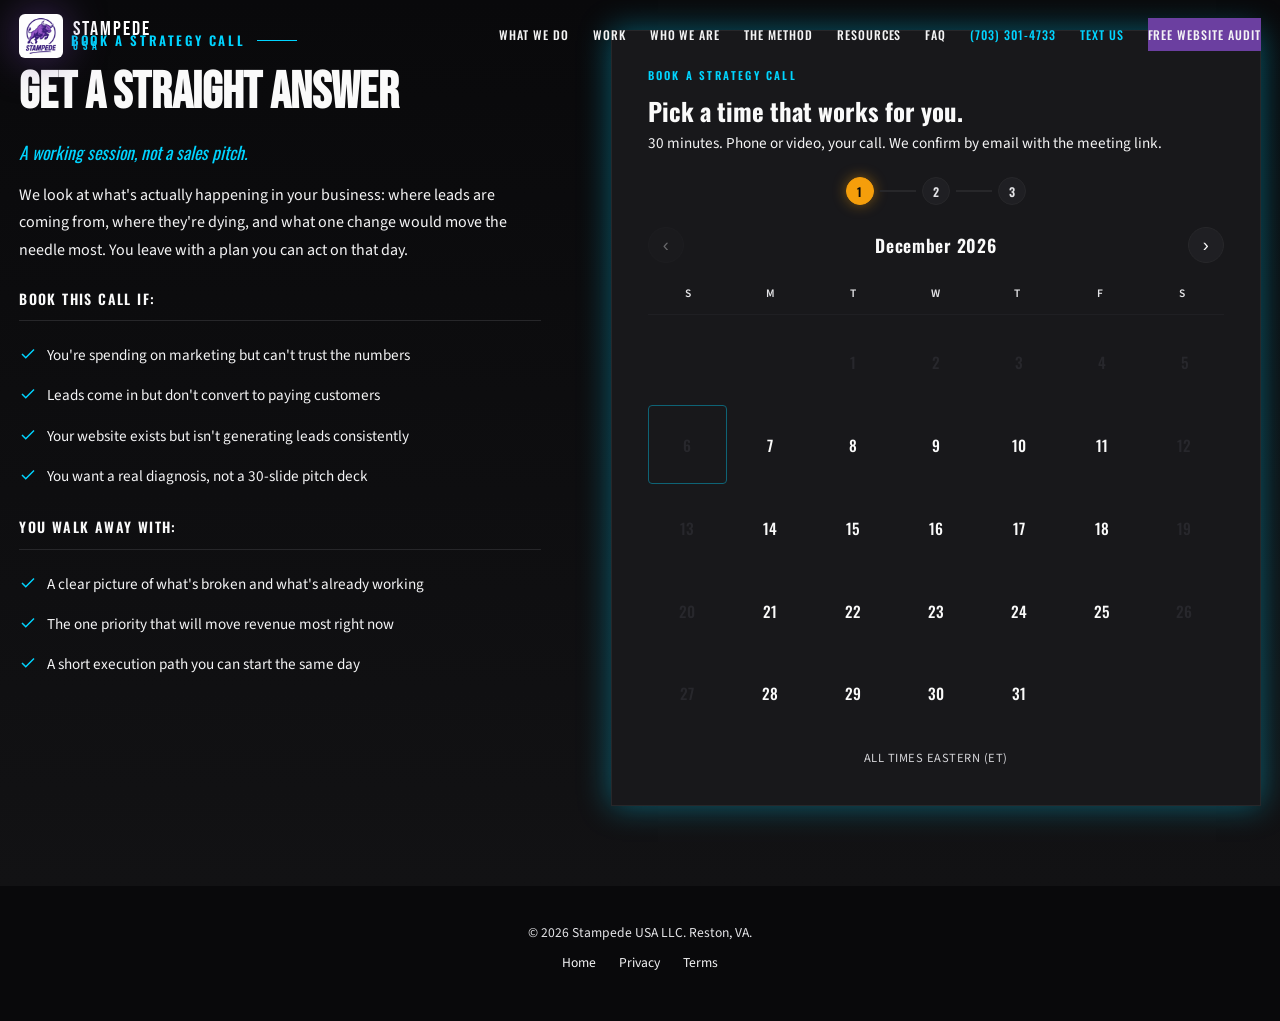
==== commit 0a4e0f19: "/letstalk: swap stripped top bar for full site nav For referral and personal-share traffic (which is" ====
--- a/letstalk/index.html
+++ b/letstalk/index.html
@@ -32,59 +32,6 @@
   <style>
     /* Page-specific overrides — minimal landing layout */
     body { background: var(--black); }
-    .letstalk-topbar {
-      position: relative;
-      z-index: 10;
-      display: flex;
-      align-items: center;
-      justify-content: space-between;
-      padding: 22px clamp(16px, 3vw, 32px);
-      max-width: var(--container-width);
-      margin: 0 auto;
-      gap: 16px;
-      flex-wrap: wrap;
-    }
-    .letstalk-logo {
-      display: inline-flex;
-      align-items: center;
-      gap: 12px;
-      text-decoration: none;
-      color: var(--white);
-    }
-    .letstalk-logo img {
-      height: 44px;
-      width: auto;
-    }
-    .letstalk-logo span {
-      font-family: var(--font-display);
-      font-size: 22px;
-      font-weight: 600;
-      letter-spacing: 0.16em;
-      line-height: 1;
-    }
-    .letstalk-logo span small {
-      display: block;
-      font-size: 9px;
-      letter-spacing: 0.5em;
-      color: var(--cyan);
-      margin-top: 4px;
-    }
-    .letstalk-contact {
-      display: inline-flex;
-      align-items: center;
-      gap: 18px;
-    }
-    .letstalk-contact a {
-      font-family: var(--font-display);
-      font-size: 12px;
-      font-weight: 600;
-      letter-spacing: 0.12em;
-      text-transform: uppercase;
-      color: var(--white);
-      text-decoration: none;
-      transition: color var(--duration-fast);
-    }
-    .letstalk-contact a:hover { color: var(--gold); }
     .letstalk-footer {
       padding: 36px clamp(16px, 3vw, 32px) 48px;
       text-align: center;
@@ -99,31 +46,53 @@
       margin: 0 10px;
     }
     .letstalk-footer a:hover { color: var(--gold); }
-    /* Tighter strategy section on this page since it's the only thing here */
-    #stmp-strategy.stmp-section { padding-top: 16px; }
-    @media (max-width: 600px) {
-      .letstalk-topbar { padding: 16px 12px; gap: 12px; }
-      .letstalk-logo span { font-size: 18px; }
-      .letstalk-contact { gap: 12px; }
-      .letstalk-contact a { font-size: 11px; }
-    }
+    /* Tighter strategy section on this page since it's the only content */
+    #stmp-strategy.stmp-section { padding-top: 30px; }
   </style>
 </head>
 <body>
 
 <a href="#main-content" class="skip-nav">Skip to main content</a>
 
-<!-- MINIMAL TOP BAR -->
-<header class="letstalk-topbar" aria-label="Site header">
-  <a href="/" class="letstalk-logo" aria-label="Stampede USA Home">
-    <img src="/assets/images/favicon.png" alt="Stampede USA" width="44" height="44" loading="eager">
-    <span>STAMPEDE<small>USA</small></span>
-  </a>
-  <div class="letstalk-contact">
-    <a href="tel:+17033014733">(703) 301-4733</a>
-    <a href="sms:+17033014733">Text us</a>
+<!-- NAV — same as other pages so visitors can jump anywhere -->
+<nav id="stmp-nav" aria-label="Main navigation">
+  <div class="stmp-nav-container">
+    <a href="/" class="stmp-nav-logo" aria-label="Stampede USA Home">
+      <img src="/assets/images/favicon.png" alt="Stampede USA" width="44" height="44" loading="eager" style="height:44px;width:auto;">
+      <span class="stmp-nav-logo-text">STAMPEDE <span>USA</span></span>
+    </a>
+    <ul class="stmp-nav-links" role="list">
+      <li><a href="/#stmp-services">What We Do</a></li>
+      <li><a href="/work.html">Work</a></li>
+      <li><a href="/#stmp-about">Who We Are</a></li>
+      <li><a href="/#stmp-method">The Method</a></li>
+      <li><a href="/resources.html">Resources</a></li>
+      <li><a href="/faq.html">FAQ</a></li>
+      <li><a href="tel:+17033014733" class="stmp-nav-phone" aria-label="Call Stampede USA">(703) 301-4733</a></li>
+      <li><a href="sms:+17033014733" class="stmp-nav-phone" aria-label="Text Stampede USA">Text us</a></li>
+      <li><a href="/#stmp-audit" class="stmp-nav-cta">Free Website Audit</a></li>
+    </ul>
+    <button class="stmp-nav-toggle" id="stmpNavToggle" aria-label="Open navigation menu" aria-expanded="false" aria-controls="stmp-mobile-menu">
+      <span></span><span></span><span></span>
+    </button>
   </div>
-</header>
+</nav>
+
+<!-- MOBILE MENU -->
+<div id="stmp-mobile-menu" role="dialog" aria-modal="true" aria-label="Navigation menu">
+  <button class="stmp-mobile-menu-close" id="stmpMobileClose" aria-label="Close navigation menu">&times;</button>
+  <div class="stmp-mobile-menu-cta"><a href="/#stmp-audit">Free Website Audit</a></div>
+  <ul class="stmp-mobile-menu-links" role="list">
+    <li><a href="/#stmp-services">What We Do</a></li>
+    <li><a href="/work.html">Work</a></li>
+    <li><a href="/#stmp-about">Who We Are</a></li>
+    <li><a href="/#stmp-method">The Method</a></li>
+    <li><a href="/resources.html">Resources</a></li>
+    <li><a href="/faq.html">FAQ</a></li>
+    <li><a href="tel:+17033014733">(703) 301-4733</a></li>
+    <li><a href="sms:+17033014733">Text us</a></li>
+  </ul>
+</div>
 
 <main id="main-content">
 
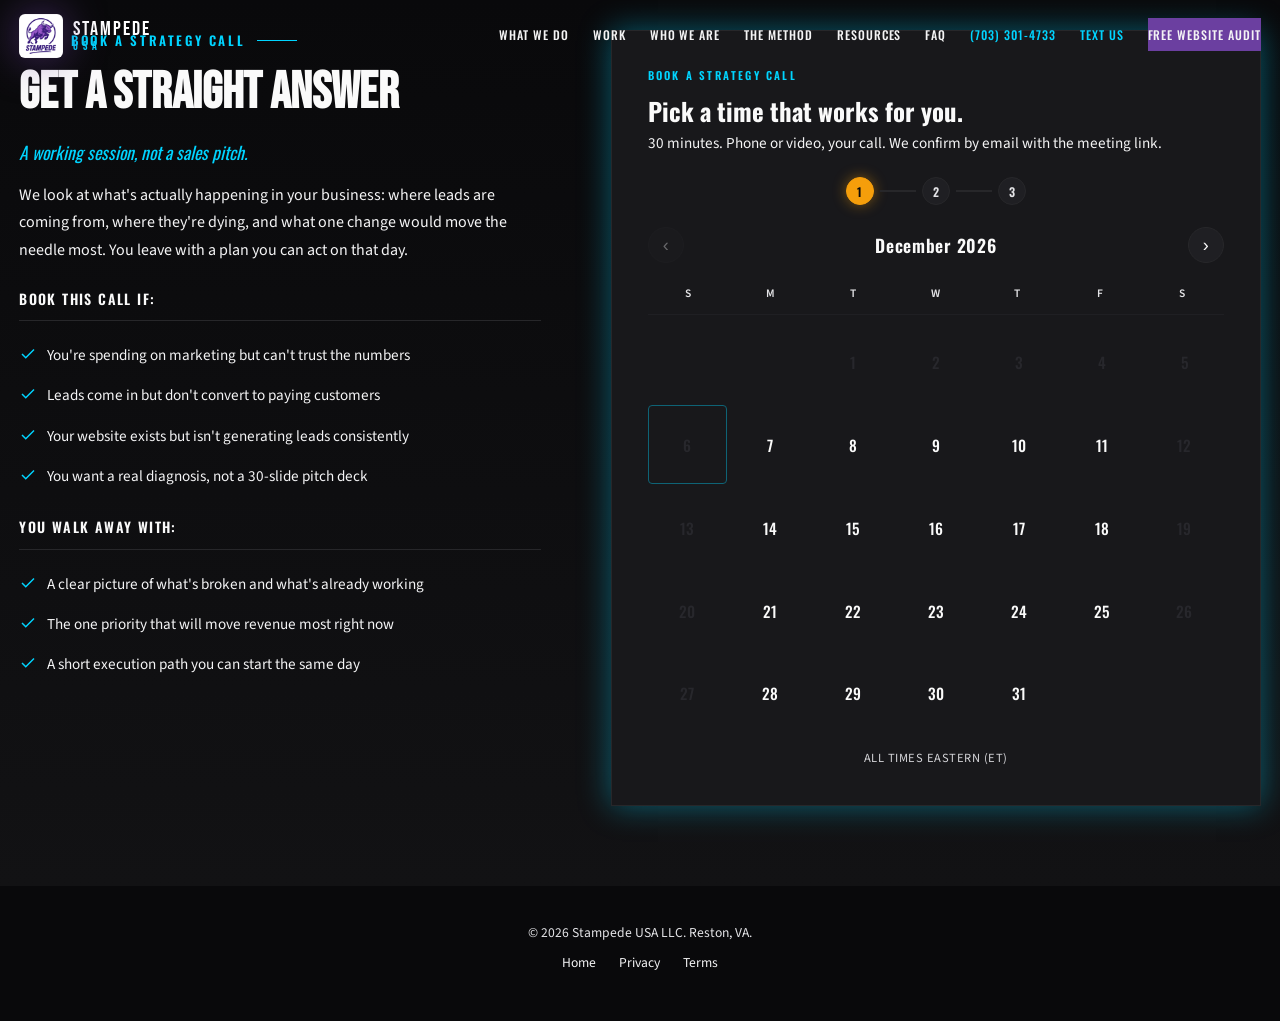
==== commit 3014bf24: "Audit remediation: bot protection, image weight, dead code, exposure Bot protection: - Honeypot fiel" ====
--- a/letstalk/index.html
+++ b/letstalk/index.html
@@ -14,7 +14,7 @@
   <meta property="og:title" content="Let's Talk | Stampede USA">
   <meta property="og:description" content="Pick a time. We'll talk about what's actually happening in your business.">
   <meta property="og:url" content="https://www.stampedeusa.com/letstalk/">
-  <meta property="og:image" content="https://www.stampedeusa.com/assets/images/og-image.png">
+  <meta property="og:image" content="https://www.stampedeusa.com/assets/images/og-image.jpg">
 
   <link rel="icon" type="image/png" href="/assets/images/favicon.png">
   <link rel="apple-touch-icon" href="/assets/images/apple-touch-icon.png">
--- a/css/style.css
+++ b/css/style.css
@@ -205,10 +205,7 @@
 .stmp-list-heading{font-family:var(--font-display);font-size:14px;font-weight:600;letter-spacing:0.1em;text-transform:uppercase;color:var(--white);margin-bottom:14px;padding-bottom:10px;border-bottom:1px solid var(--gray-700)}
 .stmp-strategy-list li{display:flex;align-items:flex-start;gap:10px;padding:8px 0;color:var(--gray-300);font-size:0.95rem}
 .stmp-strategy-list .icon{color:var(--cyan);flex-shrink:0;margin-top:2px}
-.stmp-acuity-wrapper{background:var(--gray-900);border:1px solid var(--gray-700);padding:0;box-shadow:0 0 30px var(--cyan-glow);overflow:hidden;min-height:600px;max-width:100%}
-.stmp-acuity-wrapper iframe{width:100%;min-height:700px;border:none}
-
-/* AUDIT FIX: Iframe placeholder — shown while lazy iframe loads */
+/* Iframe placeholder — shown while lazy map iframe loads */
 .stmp-iframe-placeholder{display:flex;align-items:center;justify-content:center;min-height:400px;background:var(--gray-900);border:1px solid var(--gray-700)}
 .stmp-iframe-placeholder-inner{text-align:center;color:var(--gray-500)}
 .stmp-iframe-placeholder-inner svg{margin-bottom:12px;opacity:0.5}
@@ -243,22 +240,8 @@
 .stmp-method-title{font-family:var(--font-hero);font-size:2.2rem;text-transform:uppercase;margin-bottom:14px;color:var(--white)}
 .stmp-method-desc{color:var(--gray-300);line-height:1.7;font-size:1rem}
 
-/* ─── RESULTS ────────────────────────────────────────────── */
+/* ─── AUDIT CTA SECTION ──────────────────────────────────── */
 #stmp-results{background:var(--black);padding:var(--section-padding) 0;overflow:hidden}
-.stmp-results-track{display:flex;transition:transform 0.6s var(--ease-out-expo)}
-.stmp-result-slide{min-width:100%;padding:0 var(--container-padding)}
-.stmp-result-card{max-width:850px;margin:0 auto;text-align:center;padding:44px;background:var(--charcoal);border:1px solid var(--gray-700);position:relative;box-shadow:0 0 30px var(--cyan-glow);transition:box-shadow var(--duration-normal)}
-.stmp-result-card:hover{box-shadow:0 0 50px var(--purple-glow)}
-.stmp-result-quote-mark{font-family:Georgia,serif;font-size:5rem;color:var(--cyan);opacity:0.3;position:absolute;top:8px;left:24px;line-height:1}
-.stmp-result-text{font-size:1.3rem;line-height:1.7;color:var(--white);font-style:italic;margin-bottom:24px;position:relative;z-index:1}
-.stmp-result-metric{display:inline-flex;align-items:center;gap:18px;padding:14px 26px;background:var(--cyan-subtle);border:1px solid var(--cyan);margin-bottom:24px}
-.stmp-result-metric .value{font-family:var(--font-hero);font-size:2.2rem;color:var(--cyan)}
-.stmp-result-metric .label{font-family:var(--font-display);font-size:12px;letter-spacing:0.1em;text-transform:uppercase;color:var(--gray-300);text-align:left;line-height:1.3}
-.stmp-result-author{font-family:var(--font-display);font-size:13px;letter-spacing:0.08em;text-transform:uppercase;color:var(--gray-400)}
-.stmp-carousel-nav{display:flex;justify-content:center;gap:8px;margin-top:32px}
-.stmp-carousel-dot{width:10px;height:10px;border-radius:50%;background:var(--gray-700);border:none;cursor:pointer;transition:all var(--duration-fast)}
-.stmp-carousel-dot.active{background:var(--cyan);transform:scale(1.2);box-shadow:0 0 12px var(--cyan-glow)}
-.stmp-carousel-dot:hover{background:var(--purple-light)}
 
 /* ─── AUDIT CTA INLINE ───────────────────────────────────── */
 .stmp-audit-inline{margin-top:50px;padding:40px;background:var(--gray-900);border:1px solid var(--gray-700);text-align:center;position:relative;box-shadow:0 0 30px var(--purple-glow)}
@@ -390,7 +373,7 @@
   .stmp-services-grid{grid-template-columns:repeat(2,1fr)}
   .stmp-footer-top{grid-template-columns:1fr 1fr}
   .stmp-strategy-layout{grid-template-columns:1fr}
-  .stmp-acuity-wrapper{margin-top:30px}
+  .stmp-scheduler{margin-top:30px}
 }
 @media(max-width:900px){
   .stmp-hero-container{grid-template-columns:1fr;text-align:center}
@@ -418,7 +401,6 @@
   #stmp-sticky-bar{max-width:calc(100% - 24px);justify-content:center}
   #stmp-sticky-bar a:not(.stmp-sticky-cta){display:none}
   .stmp-audit-features{flex-direction:column;gap:12px}
-  .stmp-result-card{padding:30px 20px}
   .stmp-method-bg-text{font-size:80px}
   .stmp-hero-buttons{flex-direction:column;align-items:center}
   .stmp-hero-buttons .stmp-btn{width:100%;justify-content:center}
@@ -514,6 +496,7 @@
 
 /* Time slot grid */
 .stmp-time-grid{display:grid;grid-template-columns:repeat(auto-fill,minmax(120px,1fr));gap:8px}
+.stmp-sched-empty{grid-column:1/-1;text-align:center;padding:32px 16px;color:var(--gray-300);font-size:0.95rem;background:var(--gray-900);border:1px dashed var(--gray-700);margin:0}
 .stmp-time-slot{background:var(--gray-800);border:1px solid var(--gray-700);color:var(--white);padding:12px 10px;font-family:var(--font-display);font-size:0.92rem;font-weight:500;letter-spacing:0.02em;cursor:pointer;transition:all var(--duration-fast);border-radius:2px;text-align:center}
 .stmp-time-slot:hover{border-color:var(--gold);background:rgba(245,158,11,0.12);color:var(--gold);box-shadow:0 0 14px var(--amber-glow)}
 
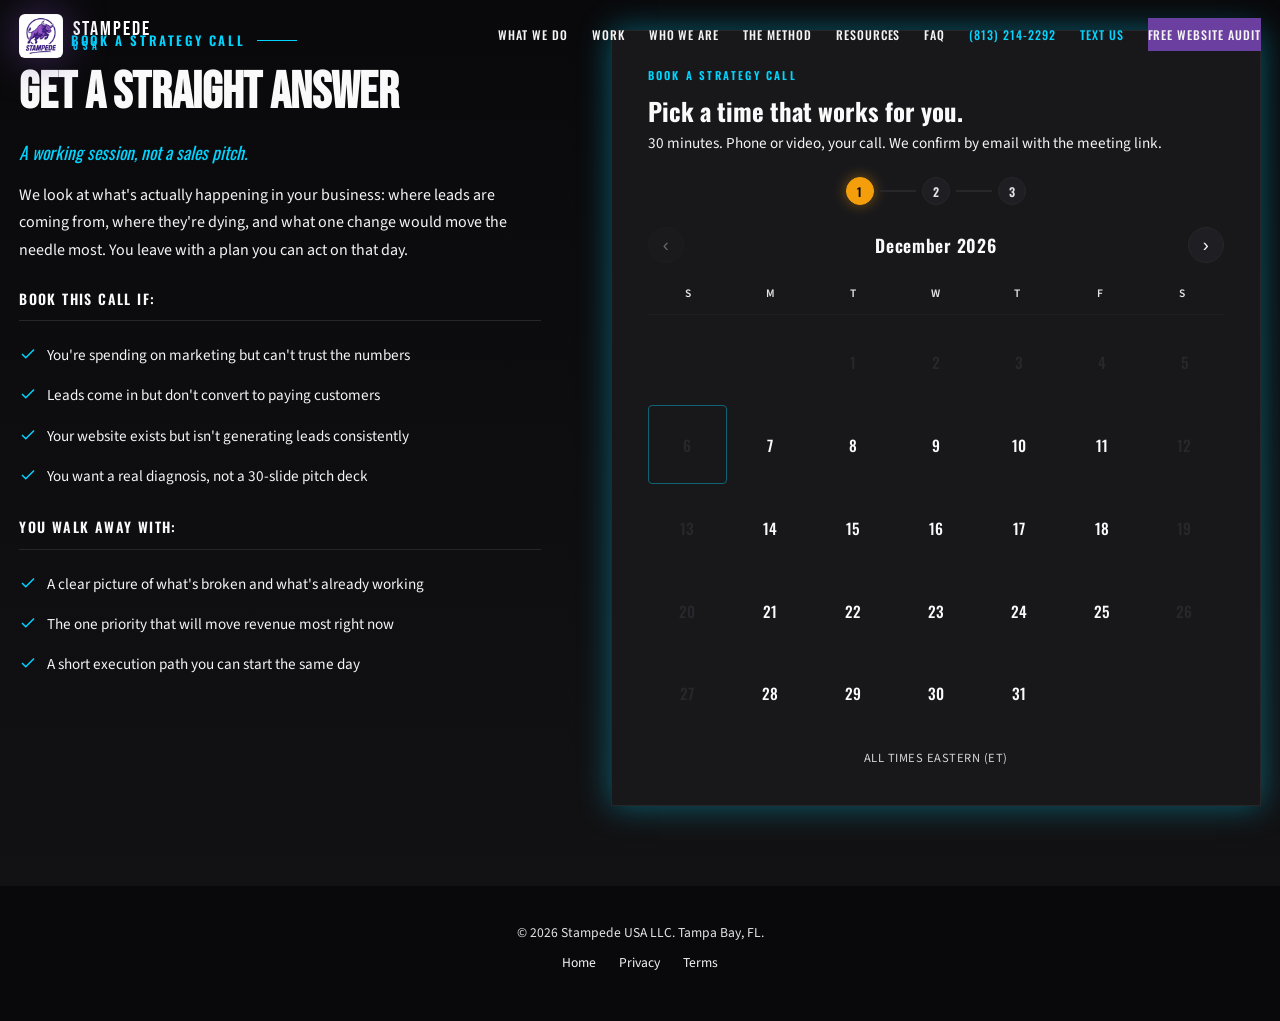
==== commit f8501aa3: "Relocate to Tampa Bay; fix silent lead loss, harden intake, cut page weight MARKET MOVE (Northern Vi" ====
--- a/letstalk/index.html
+++ b/letstalk/index.html
@@ -68,8 +68,8 @@
       <li><a href="/#stmp-method">The Method</a></li>
       <li><a href="/resources.html">Resources</a></li>
       <li><a href="/faq.html">FAQ</a></li>
-      <li><a href="tel:+17033014733" class="stmp-nav-phone" aria-label="Call Stampede USA">(703) 301-4733</a></li>
-      <li><a href="sms:+17033014733" class="stmp-nav-phone" aria-label="Text Stampede USA">Text us</a></li>
+      <li><a href="tel:+18132142292" class="stmp-nav-phone" aria-label="Call Stampede USA">(813) 214-2292</a></li>
+      <li><a href="sms:+18132142292" class="stmp-nav-phone" aria-label="Text Stampede USA">Text us</a></li>
       <li><a href="/#stmp-audit" class="stmp-nav-cta">Free Website Audit</a></li>
     </ul>
     <button class="stmp-nav-toggle" id="stmpNavToggle" aria-label="Open navigation menu" aria-expanded="false" aria-controls="stmp-mobile-menu">
@@ -89,8 +89,8 @@
     <li><a href="/#stmp-method">The Method</a></li>
     <li><a href="/resources.html">Resources</a></li>
     <li><a href="/faq.html">FAQ</a></li>
-    <li><a href="tel:+17033014733">(703) 301-4733</a></li>
-    <li><a href="sms:+17033014733">Text us</a></li>
+    <li><a href="tel:+18132142292">(813) 214-2292</a></li>
+    <li><a href="sms:+18132142292">Text us</a></li>
   </ul>
 </div>
 
@@ -169,7 +169,7 @@
                 Booking <strong id="stmpFormWhenLabel">&mdash;</strong>
               </div>
               <form id="strategyCallForm" class="stmp-modal-form" novalidate>
-                <input type="text" name="website_confirm" tabindex="-1" autocomplete="off" aria-hidden="true" class="stmp-honeypot">
+                <input type="text" name="contact_ref" tabindex="-1" autocomplete="off" aria-hidden="true" class="stmp-alt-field">
                 <input type="hidden" name="window1" id="scWindow1">
 
                 <div class="stmp-form-row">
@@ -190,7 +190,7 @@
 
                 <div class="stmp-form-group">
                   <label for="scPhone">Phone <span aria-hidden="true">*</span></label>
-                  <input type="tel" id="scPhone" name="phone" required autocomplete="tel" placeholder="(703) 555-0100">
+                  <input type="tel" id="scPhone" name="phone" required autocomplete="tel" placeholder="(813) 555-0100">
                 </div>
 
                 <div class="stmp-form-group">
@@ -215,7 +215,7 @@
                 <div class="stmp-success-icon" aria-hidden="true">&#10003;</div>
                 <h3>You're booked.</h3>
                 <p>We'll email you shortly at the address you provided to confirm <strong id="stmpSuccessWhen">your call</strong> and send the meeting link plus anything else we need before we jump on.</p>
-                <p class="stmp-sched-success-sub">If anything changes, call <a href="tel:+17033014733">(703) 301-4733</a> or <a href="sms:+17033014733">text us</a>.</p>
+                <p class="stmp-sched-success-sub">If anything changes, call <a href="tel:+18132142292">(813) 214-2292</a> or <a href="sms:+18132142292">text us</a>.</p>
               </div>
             </div>
 
@@ -230,7 +230,7 @@
 
 <!-- MINIMAL FOOTER -->
 <footer class="letstalk-footer">
-  <p>&copy; 2026 Stampede USA LLC. Reston, VA.</p>
+  <p>&copy; 2026 Stampede USA LLC. Tampa Bay, FL.</p>
   <p style="margin-top:8px;">
     <a href="/">Home</a>
     <a href="/privacy-policy.html">Privacy</a>
@@ -240,11 +240,11 @@
 
 <!-- MOBILE BOTTOM BAR -->
 <div id="stmp-mobile-bar" role="navigation" aria-label="Quick contact">
-  <a href="tel:+17033014733" class="stmp-mobile-bar-btn" aria-label="Call Stampede USA">
+  <a href="tel:+18132142292" class="stmp-mobile-bar-btn" aria-label="Call Stampede USA">
     <svg width="20" height="20" viewBox="0 0 24 24" fill="none" stroke="currentColor" stroke-width="2" aria-hidden="true"><path d="M22 16.92v3a2 2 0 0 1-2.18 2 19.79 19.79 0 0 1-8.63-3.07 19.5 19.5 0 0 1-6-6 19.79 19.79 0 0 1-3.07-8.67A2 2 0 0 1 4.11 2h3a2 2 0 0 1 2 1.72 12.84 12.84 0 0 0 .7 2.81 2 2 0 0 1-.45 2.11L8.09 9.91a16 16 0 0 0 6 6l1.27-1.27a2 2 0 0 1 2.11-.45 12.84 12.84 0 0 0 2.81.7A2 2 0 0 1 22 16.92z"/></svg>
     <span>Call</span>
   </a>
-  <a href="sms:+17033014733" class="stmp-mobile-bar-btn" aria-label="Text Stampede USA">
+  <a href="sms:+18132142292" class="stmp-mobile-bar-btn" aria-label="Text Stampede USA">
     <svg width="20" height="20" viewBox="0 0 24 24" fill="none" stroke="currentColor" stroke-width="2" aria-hidden="true"><path d="M21 15a2 2 0 0 1-2 2H7l-4 4V5a2 2 0 0 1 2-2h14a2 2 0 0 1 2 2z"/></svg>
     <span>Text</span>
   </a>
--- a/css/style.css
+++ b/css/style.css
@@ -434,7 +434,7 @@
 .stmp-footer-logo-text span { color:#00D4FF; font-size:14px; display:block; letter-spacing:6px; margin-top:3px; }
 
 /* honeypot — hidden field that traps automated form fillers */
-.stmp-honeypot{position:absolute;left:-9999px;top:-9999px;opacity:0;height:0;width:0;pointer-events:none;border:0;padding:0;margin:0}
+.stmp-alt-field{position:absolute;left:-9999px;top:-9999px;opacity:0;height:0;width:0;pointer-events:none;border:0;padding:0;margin:0}
 
 /* modal success-view supporting styles */
 .stmp-modal-success-sub{margin-top:10px;color:var(--gray-400);font-size:0.92rem;line-height:1.55}
@@ -514,3 +514,53 @@
   .stmp-cal-cell{min-height:38px;font-size:0.88rem}
   .stmp-time-grid{grid-template-columns:repeat(auto-fill,minmax(100px,1fr))}
 }
+
+/* ═══════════════════════════════════════════════════════════════
+   REDUCED MOTION — WCAG 2.3.3
+   The homepage runs eight simultaneous infinite animations (grid
+   drift, three blurred orbs, bull breathing, two ring pulses, the
+   scroll cue and the stats marquee). All are compositor-friendly,
+   but the scale keyframes force periodic re-rasterization and keep
+   the GPU awake — measurable battery drain on mobile, and genuinely
+   unpleasant for anyone with vestibular sensitivity.
+
+   Honors the OS-level setting. Zero effect on everyone else.
+   The reveal/hero entrance animations start at opacity:0, so they
+   are pinned to their END state rather than simply disabled —
+   otherwise the content would never become visible.
+═══════════════════════════════════════════════════════════════ */
+@media (prefers-reduced-motion: reduce) {
+  .stmp-hero-grid,
+  .stmp-hero-orb,
+  .stmp-hero-bull,
+  .stmp-hero-ring,
+  .stmp-hero-scroll,
+  .stmp-scroll-line,
+  .stmp-marquee-track,
+  .stmp-marquee-content {
+    animation: none !important;
+  }
+
+  *,
+  *::before,
+  *::after {
+    animation-duration: 0.01ms !important;
+    animation-iteration-count: 1 !important;
+    transition-duration: 0.01ms !important;
+    scroll-behavior: auto !important;
+  }
+
+  /* Entrance animations must land visible, not stay at opacity:0. */
+  .stmp-reveal,
+  .stmp-hero-content,
+  .stmp-hero-kicker,
+  .stmp-hero-headline span,
+  .stmp-hero-sub,
+  .stmp-hero-tagline,
+  .stmp-hero-proof,
+  .stmp-hero-buttons,
+  .stmp-hero-visual {
+    opacity: 1 !important;
+    transform: none !important;
+  }
+}
